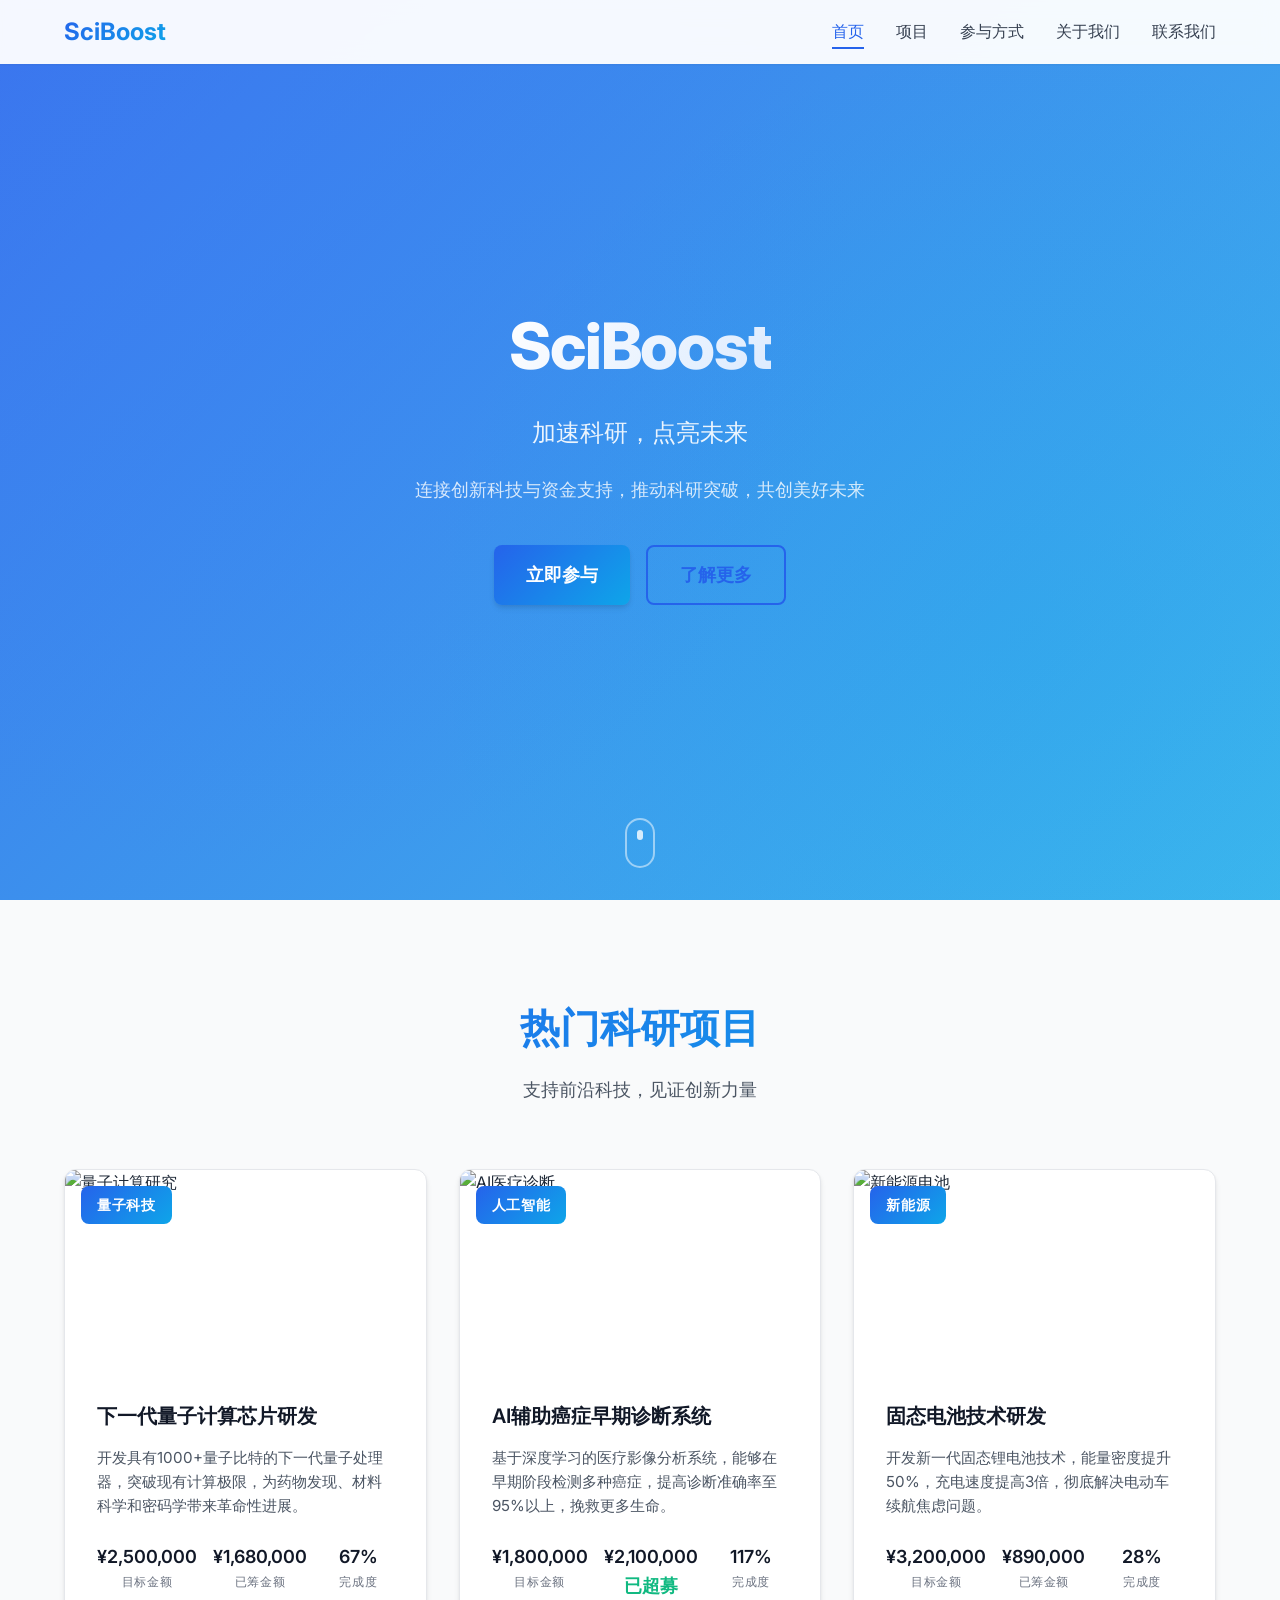
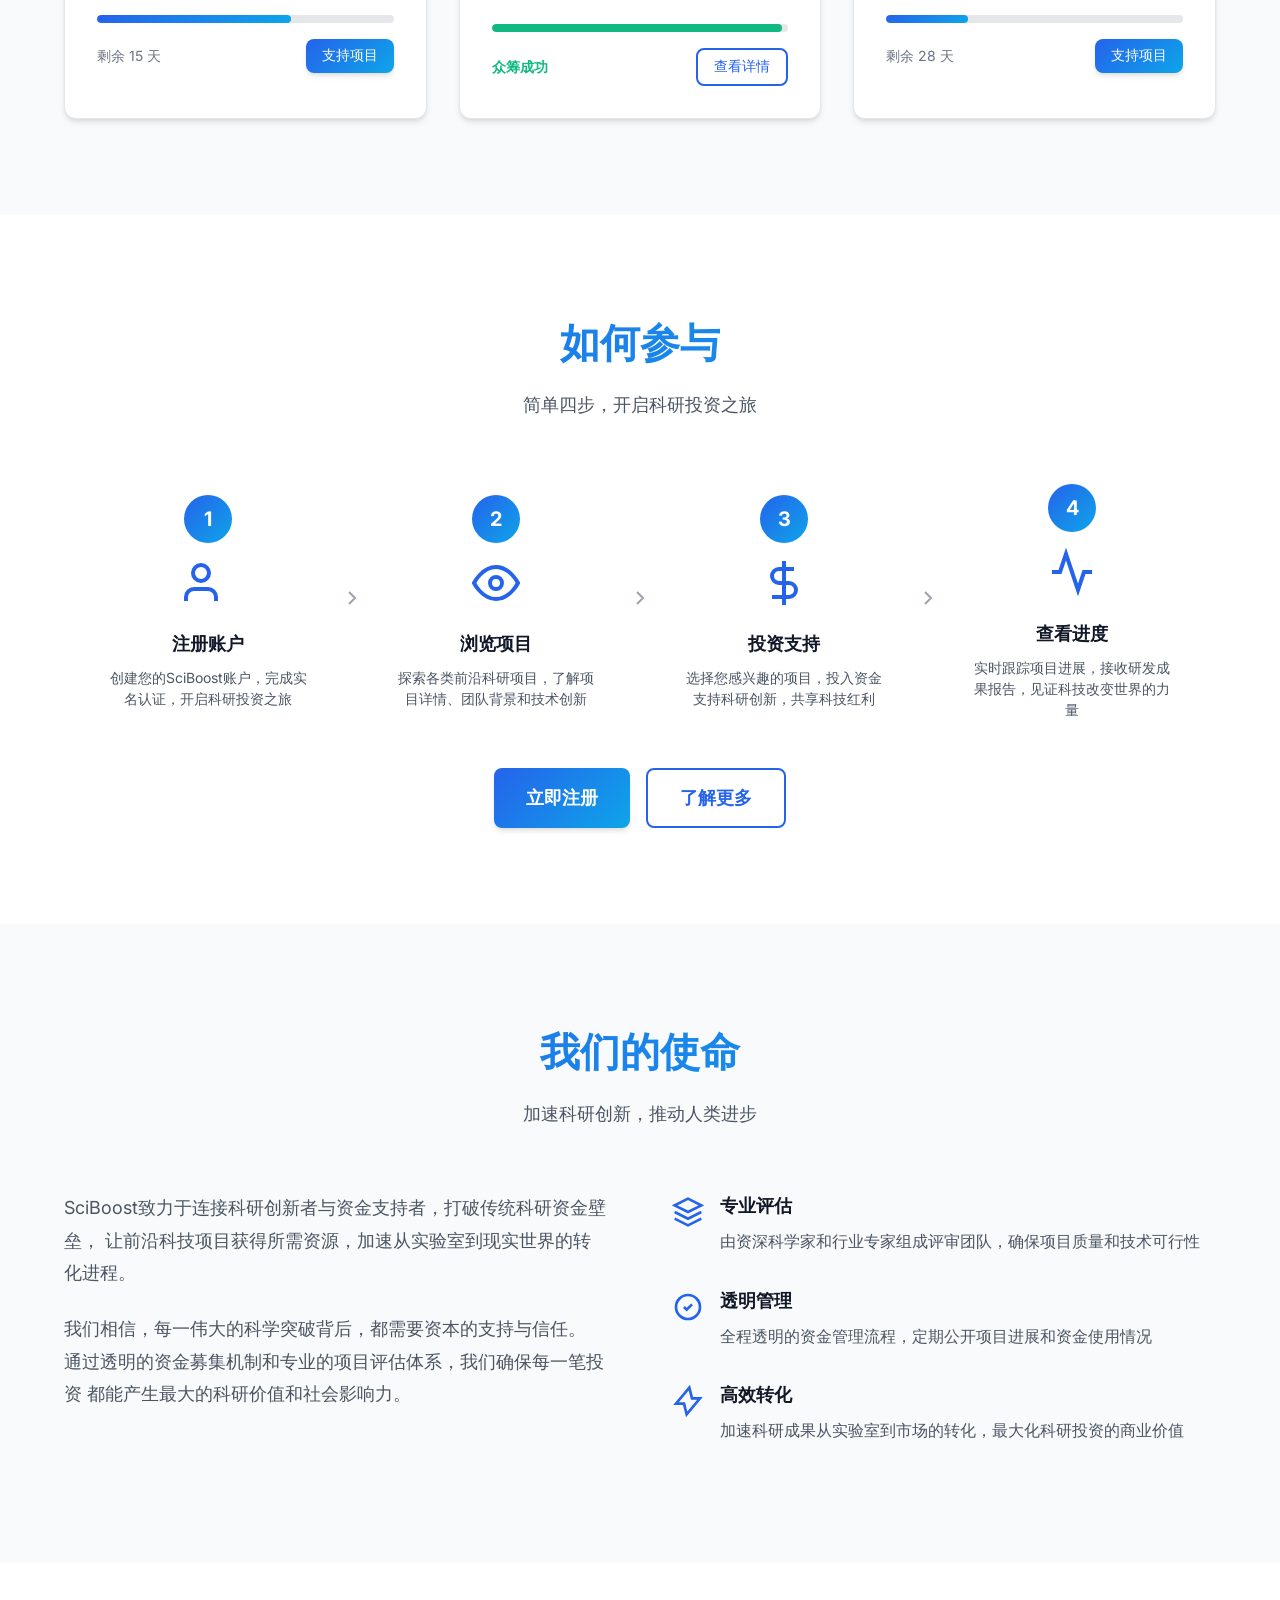
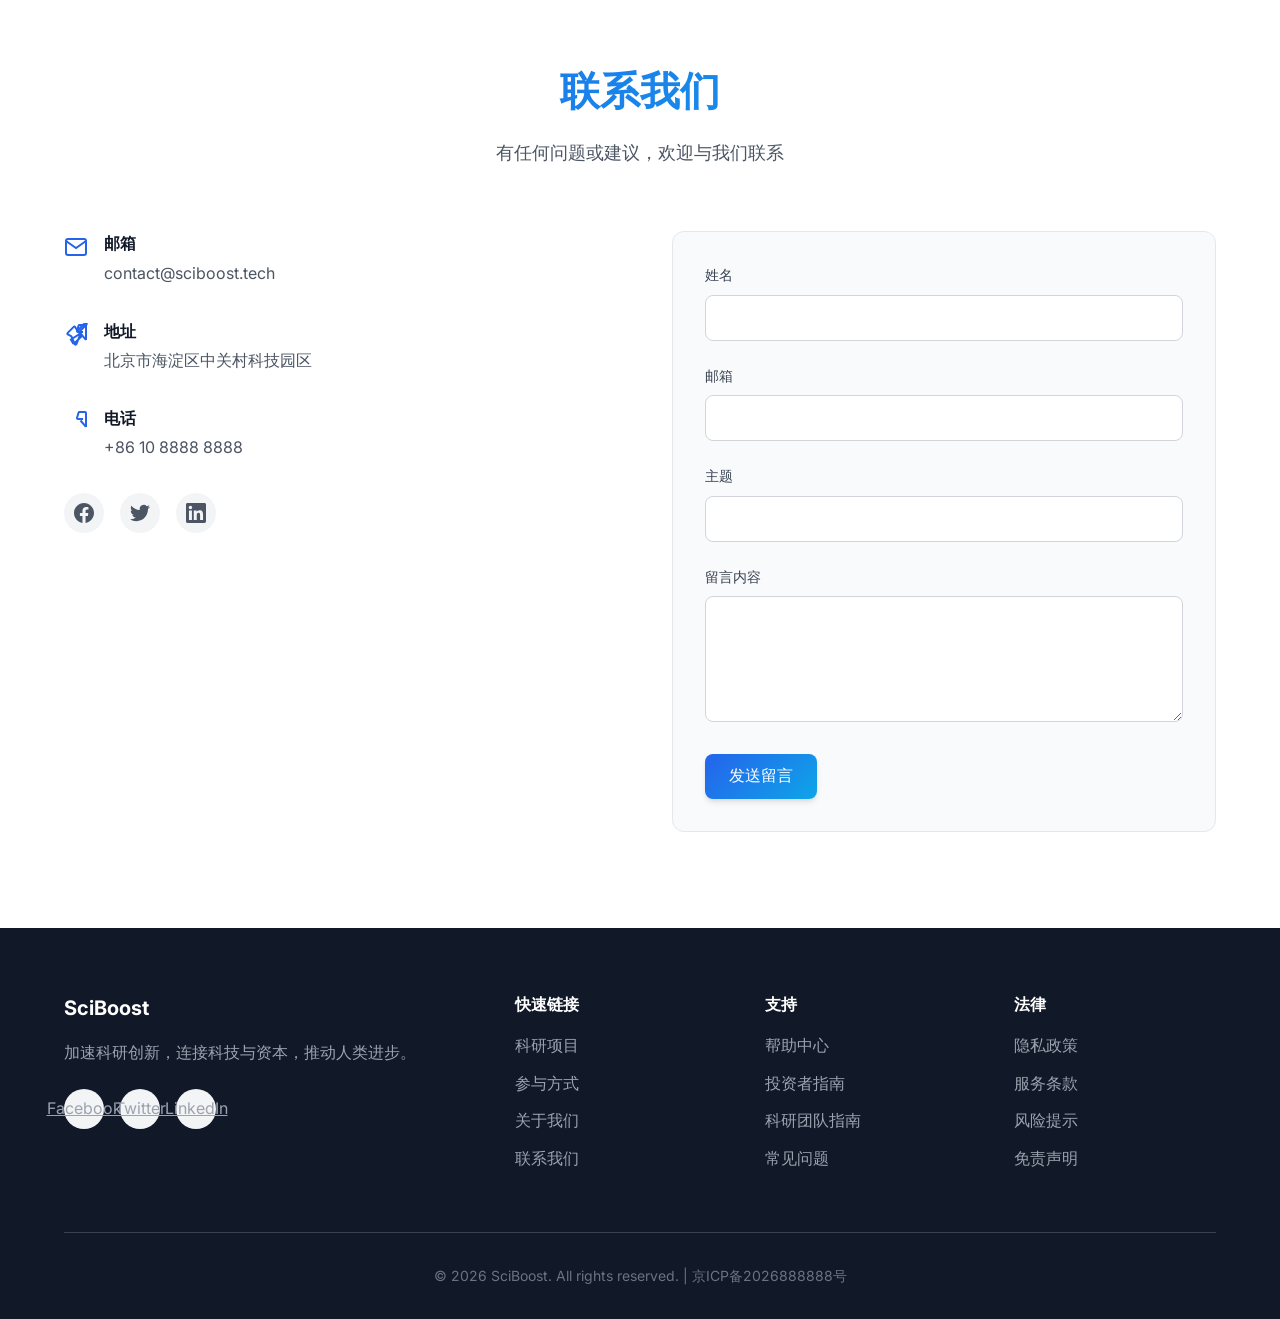
==== index.html @ 0d758df2 "Add files via upload" ====
<!DOCTYPE html>
<html lang="zh-CN">
<head>
    <meta charset="UTF-8">
    <meta name="viewport" content="width=device-width, initial-scale=1.0">
    <title>SciBoost - 加速科研，点亮未来</title>
    <link rel="stylesheet" href="styles.css">
    <link rel="preconnect" href="https://fonts.googleapis.com">
    <link rel="preconnect" href="https://fonts.gstatic.com" crossorigin>
    <link href="https://fonts.googleapis.com/css2?family=Inter:wght@300;400;500;600;700&display=swap" rel="stylesheet">
</head>
<body>
    <!-- 导航栏 -->
    <nav class="navbar">
        <div class="container">
            <div class="logo">
                <span class="logo-text">SciBoost</span>
            </div>
            <ul class="nav-links">
                <li><a href="#home">首页</a></li>
                <li><a href="#projects">项目</a></li>
                <li><a href="#how-to-participate">参与方式</a></li>
                <li><a href="#about">关于我们</a></li>
                <li><a href="#contact">联系我们</a></li>
            </ul>
            <div class="mobile-menu-toggle">
                <span></span>
                <span></span>
                <span></span>
            </div>
        </div>
    </nav>

    <!-- Hero 区域 -->
    <section id="home" class="hero">
        <div class="hero-background">
            <div class="gradient-overlay"></div>
        </div>
        <div class="container">
            <div class="hero-content">
                <h1 class="hero-title">
                    <span class="gradient-text">SciBoost</span>
                </h1>
                <p class="hero-subtitle">加速科研，点亮未来</p>
                <p class="hero-description">
                    连接创新科技与资金支持，推动科研突破，共创美好未来
                </p>
                <div class="hero-buttons">
                    <button class="btn btn-primary btn-large" onclick="scrollToSection('projects')">
                        立即参与
                    </button>
                    <button class="btn btn-secondary btn-large" onclick="scrollToSection('about')">
                        了解更多
                    </button>
                </div>
            </div>
            <div class="scroll-indicator">
                <div class="scroll-arrow"></div>
            </div>
        </div>
    </section>

    <!-- 项目展示模块 -->
    <section id="projects" class="projects-section">
        <div class="container">
            <div class="section-header">
                <h2 class="section-title">热门科研项目</h2>
                <p class="section-subtitle">支持前沿科技，见证创新力量</p>
            </div>
            <div class="projects-grid">
                <!-- 项目卡片 1 -->
                <div class="project-card">
                    <div class="project-image">
                        <img src="https://images.unsplash.com/photo-1532094349884-543bc11b234d?w=800&h=400&fit=crop" alt="量子计算研究">
                        <div class="project-category">量子科技</div>
                    </div>
                    <div class="project-content">
                        <h3 class="project-title">下一代量子计算芯片研发</h3>
                        <p class="project-description">
                            开发具有1000+量子比特的下一代量子处理器，突破现有计算极限，为药物发现、材料科学和密码学带来革命性进展。
                        </p>
                        <div class="project-stats">
                            <div class="stat-item">
                                <span class="stat-value">¥2,500,000</span>
                                <span class="stat-label">目标金额</span>
                            </div>
                            <div class="stat-item">
                                <span class="stat-value">¥1,680,000</span>
                                <span class="stat-label">已筹金额</span>
                            </div>
                            <div class="stat-item">
                                <span class="stat-value">67%</span>
                                <span class="stat-label">完成度</span>
                            </div>
                        </div>
                        <div class="progress-bar">
                            <div class="progress-fill" data-progress="67"></div>
                        </div>
                        <div class="project-footer">
                            <span class="days-left">剩余 15 天</span>
                            <button class="btn btn-primary btn-small">支持项目</button>
                        </div>
                    </div>
                </div>

                <!-- 项目卡片 2 -->
                <div class="project-card">
                    <div class="project-image">
                        <img src="https://images.unsplash.com/photo-1576091160399-112ba8d25d1d?w=800&h=400&fit=crop" alt="AI医疗诊断">
                        <div class="project-category">人工智能</div>
                    </div>
                    <div class="project-content">
                        <h3 class="project-title">AI辅助癌症早期诊断系统</h3>
                        <p class="project-description">
                            基于深度学习的医疗影像分析系统，能够在早期阶段检测多种癌症，提高诊断准确率至95%以上，挽救更多生命。
                        </p>
                        <div class="project-stats">
                            <div class="stat-item">
                                <span class="stat-value">¥1,800,000</span>
                                <span class="stat-label">目标金额</span>
                            </div>
                            <div class="stat-item">
                                <span class="stat-value">¥2,100,000</span>
                                <span class="stat-value overfunded">已超募</span>
                            </div>
                            <div class="stat-item">
                                <span class="stat-value">117%</span>
                                <span class="stat-label">完成度</span>
                            </div>
                        </div>
                        <div class="progress-bar">
                            <div class="progress-fill overfunded" data-progress="100"></div>
                        </div>
                        <div class="project-footer">
                            <span class="project-status">众筹成功</span>
                            <button class="btn btn-secondary btn-small">查看详情</button>
                        </div>
                    </div>
                </div>

                <!-- 项目卡片 3 -->
                <div class="project-card">
                    <div class="project-image">
                        <img src="https://images.unsplash.com/photo-1611273426858-450d8e3c9fce?w=800&h=400&fit=crop" alt="新能源电池">
                        <div class="project-category">新能源</div>
                    </div>
                    <div class="project-content">
                        <h3 class="project-title">固态电池技术研发</h3>
                        <p class="project-description">
                            开发新一代固态锂电池技术，能量密度提升50%，充电速度提高3倍，彻底解决电动车续航焦虑问题。
                        </p>
                        <div class="project-stats">
                            <div class="stat-item">
                                <span class="stat-value">¥3,200,000</span>
                                <span class="stat-label">目标金额</span>
                            </div>
                            <div class="stat-item">
                                <span class="stat-value">¥890,000</span>
                                <span class="stat-label">已筹金额</span>
                            </div>
                            <div class="stat-item">
                                <span class="stat-value">28%</span>
                                <span class="stat-label">完成度</span>
                            </div>
                        </div>
                        <div class="progress-bar">
                            <div class="progress-fill" data-progress="28"></div>
                        </div>
                        <div class="project-footer">
                            <span class="days-left">剩余 28 天</span>
                            <button class="btn btn-primary btn-small">支持项目</button>
                        </div>
                    </div>
                </div>
            </div>
        </div>
    </section>

    <!-- 投资者/参与者模块 -->
    <section id="how-to-participate" class="participate-section">
        <div class="container">
            <div class="section-header">
                <h2 class="section-title">如何参与</h2>
                <p class="section-subtitle">简单四步，开启科研投资之旅</p>
            </div>
            <div class="steps-container">
                <div class="step-item">
                    <div class="step-number">1</div>
                    <div class="step-icon">
                        <svg width="48" height="48" viewBox="0 0 24 24" fill="none" stroke="currentColor" stroke-width="2">
                            <path d="M16 21v-2a4 4 0 0 0-4-4H5a4 4 0 0 0-4 4v2"></path>
                            <circle cx="8.5" cy="7" r="4"></circle>
                        </svg>
                    </div>
                    <h3 class="step-title">注册账户</h3>
                    <p class="step-description">创建您的SciBoost账户，完成实名认证，开启科研投资之旅</p>
                </div>
                <div class="step-arrow">
                    <svg width="24" height="24" viewBox="0 0 24 24" fill="none" stroke="currentColor" stroke-width="2">
                        <polyline points="9 18 15 12 9 6"></polyline>
                    </svg>
                </div>
                <div class="step-item">
                    <div class="step-number">2</div>
                    <div class="step-icon">
                        <svg width="48" height="48" viewBox="0 0 24 24" fill="none" stroke="currentColor" stroke-width="2">
                            <path d="M1 12s4-8 11-8 11 8 11 8-4 8-11 8-11-8-11-8z"></path>
                            <circle cx="12" cy="12" r="3"></circle>
                        </svg>
                    </div>
                    <h3 class="step-title">浏览项目</h3>
                    <p class="step-description">探索各类前沿科研项目，了解项目详情、团队背景和技术创新</p>
                </div>
                <div class="step-arrow">
                    <svg width="24" height="24" viewBox="0 0 24 24" fill="none" stroke="currentColor" stroke-width="2">
                        <polyline points="9 18 15 12 9 6"></polyline>
                    </svg>
                </div>
                <div class="step-item">
                    <div class="step-number">3</div>
                    <div class="step-icon">
                        <svg width="48" height="48" viewBox="0 0 24 24" fill="none" stroke="currentColor" stroke-width="2">
                            <line x1="12" y1="1" x2="12" y2="23"></line>
                            <path d="M17 5H9.5a3.5 3.5 0 0 0 0 7h5a3.5 3.5 0 0 1 0 7H6"></path>
                        </svg>
                    </div>
                    <h3 class="step-title">投资支持</h3>
                    <p class="step-description">选择您感兴趣的项目，投入资金支持科研创新，共享科技红利</p>
                </div>
                <div class="step-arrow">
                    <svg width="24" height="24" viewBox="0 0 24 24" fill="none" stroke="currentColor" stroke-width="2">
                        <polyline points="9 18 15 12 9 6"></polyline>
                    </svg>
                </div>
                <div class="step-item">
                    <div class="step-number">4</div>
                    <div class="step-icon">
                        <svg width="48" height="48" viewBox="0 0 24 24" fill="none" stroke="currentColor" stroke-width="2">
                            <polyline points="22 12 18 12 15 21 9 3 6 12 2 12"></polyline>
                        </svg>
                    </div>
                    <h3 class="step-title">查看进度</h3>
                    <p class="step-description">实时跟踪项目进展，接收研发成果报告，见证科技改变世界的力量</p>
                </div>
            </div>
            <div class="participate-cta">
                <button class="btn btn-primary btn-large">立即注册</button>
                <button class="btn btn-secondary btn-large">了解更多</button>
            </div>
        </div>
    </section>

    <!-- 科技研发介绍模块 -->
    <section id="about" class="about-section">
        <div class="container">
            <div class="section-header">
                <h2 class="section-title">我们的使命</h2>
                <p class="section-subtitle">加速科研创新，推动人类进步</p>
            </div>
            <div class="about-content">
                <div class="about-text">
                    <p class="about-description">
                        SciBoost致力于连接科研创新者与资金支持者，打破传统科研资金壁垒，
                        让前沿科技项目获得所需资源，加速从实验室到现实世界的转化进程。
                    </p>
                    <p class="about-description">
                        我们相信，每一伟大的科学突破背后，都需要资本的支持与信任。
                        通过透明的资金募集机制和专业的项目评估体系，我们确保每一笔投资
                        都能产生最大的科研价值和社会影响力。
                    </p>
                </div>
                <div class="about-features">
                    <div class="feature-item">
                        <div class="feature-icon">
                            <svg width="32" height="32" viewBox="0 0 24 24" fill="none" stroke="currentColor" stroke-width="2">
                                <path d="M12 2L2 7L12 12L22 7L12 2Z"></path>
                                <path d="M2 17L12 22L22 17"></path>
                                <path d="M2 12L12 17L22 12"></path>
                            </svg>
                        </div>
                        <div class="feature-content">
                            <h4>专业评估</h4>
                            <p>由资深科学家和行业专家组成评审团队，确保项目质量和技术可行性</p>
                        </div>
                    </div>
                    <div class="feature-item">
                        <div class="feature-icon">
                            <svg width="32" height="32" viewBox="0 0 24 24" fill="none" stroke="currentColor" stroke-width="2">
                                <path d="M9 12L11 14L15 10"></path>
                                <path d="M21 12C21 16.971 16.971 21 12 21C7.029 21 3 16.971 3 12C3 7.029 7.029 3 12 3C16.971 3 21 7.029 21 12Z"></path>
                            </svg>
                        </div>
                        <div class="feature-content">
                            <h4>透明管理</h4>
                            <p>全程透明的资金管理流程，定期公开项目进展和资金使用情况</p>
                        </div>
                    </div>
                    <div class="feature-item">
                        <div class="feature-icon">
                            <svg width="32" height="32" viewBox="0 0 24 24" fill="none" stroke="currentColor" stroke-width="2">
                                <path d="M13 2L3 14L9 14L11 22L21 10L15 10L13 2Z"></path>
                            </svg>
                        </div>
                        <div class="feature-content">
                            <h4>高效转化</h4>
                            <p>加速科研成果从实验室到市场的转化，最大化科研投资的商业价值</p>
                        </div>
                    </div>
                </div>
            </div>
        </div>
    </section>

    <!-- 联系我们模块 -->
    <section id="contact" class="contact-section">
        <div class="container">
            <div class="section-header">
                <h2 class="section-title">联系我们</h2>
                <p class="section-subtitle">有任何问题或建议，欢迎与我们联系</p>
            </div>
            <div class="contact-content">
                <div class="contact-info">
                    <div class="contact-item">
                        <div class="contact-icon">
                            <svg width="24" height="24" viewBox="0 0 24 24" fill="none" stroke="currentColor" stroke-width="2">
                                <path d="M4 4h16c1.1 0 2 .9 2 2v12c0 1.1-.9 2-2 2H4c-1.1 0-2-.9-2-2V6c0-1.1.9-2 2-2z"></path>
                                <polyline points="22,6 12,13 2,6"></polyline>
                            </svg>
                        </div>
                        <div class="contact-details">
                            <h4>邮箱</h4>
                            <p>contact@sciboost.tech</p>
                        </div>
                    </div>
                    <div class="contact-item">
                        <div class="contact-icon">
                            <svg width="24" height="24" viewBox="0 0 24 24" fill="none" stroke="currentColor" stroke-width="2">
                                <path d="M22 16.92V3a1 1 0 0 0-1-1h-5.5a1 1 0 0 0-.96.73l-1.5 5a1 1 0 0 0 .96 1.27H19"></path>
                                <path d="M16.5 10.5L22 16.92"></path>
                                <path d="M16.5 10.5L12.5 21a1 1 0 0 1-1.86 0L7.5 13.5l-3.5-2 0 0a1 1 0 0 1-.3-1.62l6-6a1 1 0 0 1 1.62.3l2 3.5 7.5-7.5a1 1 0 0 1 1.5 1.5l-7.5 7.5 2 3.5 0 0a1 1 0 0 1-.3 1.62l-6 6a1 1 0 0 1-1.62-.3l-2-3.5z"></path>
                            </svg>
                        </div>
                        <div class="contact-details">
                            <h4>地址</h4>
                            <p>北京市海淀区中关村科技园区</p>
                        </div>
                    </div>
                    <div class="contact-item">
                        <div class="contact-icon">
                            <svg width="24" height="24" viewBox="0 0 24 24" fill="none" stroke="currentColor" stroke-width="2">
                                <path d="M22 16.92V3a1 1 0 0 0-1-1h-5.5a1 1 0 0 0-.96.73l-1.5 5a1 1 0 0 0 .96 1.27H19"></path>
                                <path d="M16.5 10.5L22 16.92"></path>
                            </svg>
                        </div>
                        <div class="contact-details">
                            <h4>电话</h4>
                            <p>+86 10 8888 8888</p>
                        </div>
                    </div>
                    <div class="social-links">
                        <a href="#" class="social-link">
                            <svg width="20" height="20" viewBox="0 0 24 24" fill="currentColor">
                                <path d="M24 12.073c0-6.627-5.373-12-12-12s-12 5.373-12 12c0 5.99 4.388 10.954 10.125 11.854v-8.385H7.078v-3.47h3.047V9.43c0-3.007 1.792-4.669 4.533-4.669 1.312 0 2.686.235 2.686.235v2.953H15.83c-1.491 0-1.956.925-1.956 1.874v2.25h3.328l-.532 3.47h-2.796v8.385C19.612 23.027 24 18.062 24 12.073z"/>
                            </svg>
                        </a>
                        <a href="#" class="social-link">
                            <svg width="20" height="20" viewBox="0 0 24 24" fill="currentColor">
                                <path d="M23.953 4.57a10 10 0 01-2.825.775 4.958 4.958 0 002.163-2.723c-.951.555-2.005.959-3.127 1.184a4.92 4.92 0 00-8.384 4.482C7.69 8.095 4.067 6.13 1.64 3.162a4.822 4.822 0 00-.666 2.475c0 1.71.87 3.213 2.188 4.096a4.904 4.904 0 01-2.228-.616v.06a4.923 4.923 0 003.946 4.827 4.996 4.996 0 01-2.212.085 4.936 4.936 0 004.604 3.417 9.867 9.867 0 01-6.102 2.105c-.39 0-.779-.023-1.17-.067a13.995 13.995 0 007.557 2.209c9.053 0 13.998-7.496 13.998-13.985 0-.21 0-.42-.015-.63A9.935 9.935 0 0024 4.59z"/>
                            </svg>
                        </a>
                        <a href="#" class="social-link">
                            <svg width="20" height="20" viewBox="0 0 24 24" fill="currentColor">
                                <path d="M20.447 20.452h-3.554v-5.569c0-1.328-.027-3.037-1.852-3.037-1.853 0-2.136 1.445-2.136 2.939v5.667H9.351V9h3.414v1.561h.046c.477-.9 1.637-1.85 3.37-1.85 3.601 0 4.267 2.37 4.267 5.455v6.286zM5.337 7.433c-1.144 0-2.063-.926-2.063-2.065 0-1.138.92-2.063 2.063-2.063 1.14 0 2.064.925 2.064 2.063 0 1.139-.925 2.065-2.064 2.065zm1.782 13.019H3.555V9h3.564v11.452zM22.225 0H1.771C.792 0 0 .774 0 1.729v20.542C0 23.227.792 24 1.771 24h20.451C23.2 24 24 23.227 24 22.271V1.729C24 .774 23.2 0 22.222 0h.003z"/>
                            </svg>
                        </a>
                    </div>
                </div>
                <div class="contact-form">
                    <form id="contactForm">
                        <div class="form-group">
                            <label for="name">姓名</label>
                            <input type="text" id="name" name="name" required>
                        </div>
                        <div class="form-group">
                            <label for="email">邮箱</label>
                            <input type="email" id="email" name="email" required>
                        </div>
                        <div class="form-group">
                            <label for="subject">主题</label>
                            <input type="text" id="subject" name="subject" required>
                        </div>
                        <div class="form-group">
                            <label for="message">留言内容</label>
                            <textarea id="message" name="message" rows="5" required></textarea>
                        </div>
                        <button type="submit" class="btn btn-primary">发送留言</button>
                    </form>
                </div>
            </div>
        </div>
    </section>

    <!-- 页脚 Footer -->
    <footer class="footer">
        <div class="container">
            <div class="footer-content">
                <div class="footer-section">
                    <h4 class="footer-title">SciBoost</h4>
                    <p class="footer-description">
                        加速科研创新，连接科技与资本，推动人类进步。
                    </p>
                    <div class="footer-social">
                        <a href="#" class="social-link">Facebook</a>
                        <a href="#" class="social-link">Twitter</a>
                        <a href="#" class="social-link">LinkedIn</a>
                    </div>
                </div>
                <div class="footer-section">
                    <h4 class="footer-subtitle">快速链接</h4>
                    <ul class="footer-links">
                        <li><a href="#projects">科研项目</a></li>
                        <li><a href="#how-to-participate">参与方式</a></li>
                        <li><a href="#about">关于我们</a></li>
                        <li><a href="#contact">联系我们</a></li>
                    </ul>
                </div>
                <div class="footer-section">
                    <h4 class="footer-subtitle">支持</h4>
                    <ul class="footer-links">
                        <li><a href="#">帮助中心</a></li>
                        <li><a href="#">投资者指南</a></li>
                        <li><a href="#">科研团队指南</a></li>
                        <li><a href="#">常见问题</a></li>
                    </ul>
                </div>
                <div class="footer-section">
                    <h4 class="footer-subtitle">法律</h4>
                    <ul class="footer-links">
                        <li><a href="#">隐私政策</a></li>
                        <li><a href="#">服务条款</a></li>
                        <li><a href="#">风险提示</a></li>
                        <li><a href="#">免责声明</a></li>
                    </ul>
                </div>
            </div>
            <div class="footer-bottom">
                <p>&copy; 2026 SciBoost. All rights reserved. | 京ICP备2026888888号</p>
            </div>
        </div>
    </footer>

    <script src="script.js"></script>
</body>
</html>
---- styles.css ----
/* ========================================
   SciBoost 科技研发资金募集网站样式
   主色调：蓝色 + 白色
   风格：现代科技、专业可信、清爽简洁
   ======================================== */

/* CSS 重置和基础样式 */
* {
    margin: 0;
    padding: 0;
    box-sizing: border-box;
}

:root {
    /* 主色调 */
    --primary-blue: #2563eb;
    --primary-blue-dark: #1d4ed8;
    --primary-blue-light: #3b82f6;
    --primary-blue-100: #dbeafe;
    --primary-blue-50: #eff6ff;
    
    /* 辅助色 */
    --secondary-blue: #0ea5e9;
    --accent-cyan: #06b6d4;
    --success-green: #10b981;
    --warning-orange: #f59e0b;
    --error-red: #ef4444;
    
    /* 中性色 */
    --white: #ffffff;
    --gray-50: #f9fafb;
    --gray-100: #f3f4f6;
    --gray-200: #e5e7eb;
    --gray-300: #d1d5db;
    --gray-400: #9ca3af;
    --gray-500: #6b7280;
    --gray-600: #4b5563;
    --gray-700: #374151;
    --gray-800: #1f2937;
    --gray-900: #111827;
    --black: #000000;
    
    /* 渐变 */
    --gradient-blue: linear-gradient(135deg, var(--primary-blue) 0%, var(--secondary-blue) 100%);
    --gradient-blue-light: linear-gradient(135deg, var(--primary-blue-light) 0%, var(--accent-cyan) 100%);
    --gradient-hero: linear-gradient(135deg, rgba(37, 99, 235, 0.9) 0%, rgba(14, 165, 233, 0.8) 100%);
    
    /* 阴影 */
    --shadow-sm: 0 1px 2px 0 rgba(0, 0, 0, 0.05);
    --shadow-md: 0 4px 6px -1px rgba(0, 0, 0, 0.1), 0 2px 4px -1px rgba(0, 0, 0, 0.06);
    --shadow-lg: 0 10px 15px -3px rgba(0, 0, 0, 0.1), 0 4px 6px -2px rgba(0, 0, 0, 0.05);
    --shadow-xl: 0 20px 25px -5px rgba(0, 0, 0, 0.1), 0 10px 10px -5px rgba(0, 0, 0, 0.04);
    
    /* 圆角 */
    --radius-sm: 0.25rem;
    --radius-md: 0.375rem;
    --radius-lg: 0.5rem;
    --radius-xl: 0.75rem;
    --radius-2xl: 1rem;
    
    /* 过渡动画 */
    --transition-fast: 0.15s ease-in-out;
    --transition-normal: 0.3s ease-in-out;
    --transition-slow: 0.5s ease-in-out;
}

html {
    scroll-behavior: smooth;
}

body {
    font-family: 'Inter', -apple-system, BlinkMacSystemFont, 'Segoe UI', Roboto, 'Helvetica Neue', Arial, sans-serif;
    line-height: 1.6;
    color: var(--gray-800);
    background-color: var(--white);
    -webkit-font-smoothing: antialiased;
    -moz-osx-font-smoothing: grayscale;
}

/* 容器 */
.container {
    max-width: 1200px;
    margin: 0 auto;
    padding: 0 1.5rem;
}

/* 按钮样式 */
.btn {
    display: inline-flex;
    align-items: center;
    justify-content: center;
    padding: 0.75rem 1.5rem;
    border: none;
    border-radius: var(--radius-lg);
    font-weight: 500;
    font-size: 1rem;
    text-decoration: none;
    cursor: pointer;
    transition: all var(--transition-fast);
    outline: none;
    position: relative;
    overflow: hidden;
}

.btn::before {
    content: '';
    position: absolute;
    top: 50%;
    left: 50%;
    width: 0;
    height: 0;
    border-radius: 50%;
    background: rgba(255, 255, 255, 0.3);
    transform: translate(-50%, -50%);
    transition: width var(--transition-normal), height var(--transition-normal);
}

.btn:active::before {
    width: 300px;
    height: 300px;
}

.btn-primary {
    background: var(--gradient-blue);
    color: var(--white);
    box-shadow: var(--shadow-md);
}

.btn-primary:hover {
    transform: translateY(-2px);
    box-shadow: var(--shadow-lg);
}

.btn-primary:active {
    transform: translateY(0);
}

.btn-secondary {
    background: transparent;
    color: var(--primary-blue);
    border: 2px solid var(--primary-blue);
}

.btn-secondary:hover {
    background: var(--primary-blue);
    color: var(--white);
}

.btn-large {
    padding: 1rem 2rem;
    font-size: 1.125rem;
    font-weight: 600;
}

.btn-small {
    padding: 0.5rem 1rem;
    font-size: 0.875rem;
}

/* 导航栏 */
.navbar {
    position: fixed;
    top: 0;
    left: 0;
    right: 0;
    background: rgba(255, 255, 255, 0.95);
    backdrop-filter: blur(10px);
    box-shadow: var(--shadow-sm);
    z-index: 1000;
    transition: all var(--transition-normal);
}

.navbar.scrolled {
    background: var(--white);
    box-shadow: var(--shadow-md);
}

.navbar .container {
    display: flex;
    align-items: center;
    justify-content: space-between;
    height: 4rem;
}

.logo {
    display: flex;
    align-items: center;
}

.logo-text {
    font-size: 1.5rem;
    font-weight: 700;
    background: var(--gradient-blue);
    -webkit-background-clip: text;
    -webkit-text-fill-color: transparent;
    background-clip: text;
}

.nav-links {
    display: flex;
    list-style: none;
    gap: 2rem;
}

.nav-links a {
    text-decoration: none;
    color: var(--gray-700);
    font-weight: 500;
    transition: color var(--transition-fast);
    position: relative;
}

.nav-links a:hover {
    color: var(--primary-blue);
}

.nav-links a::after {
    content: '';
    position: absolute;
    bottom: -0.5rem;
    left: 0;
    width: 0;
    height: 2px;
    background: var(--primary-blue);
    transition: width var(--transition-fast);
}

.nav-links a:hover::after {
    width: 100%;
}

.nav-links a.active {
    color: var(--primary-blue);
}

.nav-links a.active::after {
    width: 100%;
}

.mobile-menu-toggle {
    display: none;
    flex-direction: column;
    cursor: pointer;
    padding: 0.5rem;
}

.mobile-menu-toggle span {
    width: 24px;
    height: 2px;
    background: var(--gray-800);
    margin: 3px 0;
    transition: var(--transition-fast);
}

.mobile-menu-toggle.active span:nth-child(1) {
    transform: rotate(45deg) translate(5px, 5px);
}

.mobile-menu-toggle.active span:nth-child(2) {
    opacity: 0;
}

.mobile-menu-toggle.active span:nth-child(3) {
    transform: rotate(-45deg) translate(7px, -6px);
}

/* 移动端菜单样式 */
@media (max-width: 768px) {
    .nav-links {
        position: fixed;
        top: 4rem;
        right: -100%;
        width: 100%;
        height: calc(100vh - 4rem);
        background: var(--white);
        flex-direction: column;
        padding: 2rem;
        gap: 1.5rem;
        transition: right var(--transition-normal);
        box-shadow: var(--shadow-lg);
        overflow-y: auto;
    }

    .nav-links.active {
        right: 0;
    }

    .nav-links a {
        font-size: 1.125rem;
        padding: 0.75rem 0;
        border-bottom: 1px solid var(--gray-200);
    }

    .nav-links a::after {
        display: none;
    }
}

/* Hero 区域 */
.hero {
    position: relative;
    min-height: 100vh;
    display: flex;
    align-items: center;
    justify-content: center;
    background: url('https://images.unsplash.com/photo-1518770660439-4636190af475?w=1920&h=1080&fit=crop') center/cover no-repeat;
    overflow: hidden;
}

.hero-background {
    position: absolute;
    top: 0;
    left: 0;
    right: 0;
    bottom: 0;
    background: var(--gradient-hero);
}

.gradient-overlay {
    position: absolute;
    top: 0;
    left: 0;
    right: 0;
    bottom: 0;
    background: radial-gradient(circle at 20% 30%, rgba(59, 130, 246, 0.3) 0%, transparent 50%),
                radial-gradient(circle at 80% 70%, rgba(14, 165, 233, 0.2) 0%, transparent 50%);
}

.hero-content {
    position: relative;
    text-align: center;
    color: var(--white);
    z-index: 2;
    max-width: 800px;
    padding: 0 1.5rem;
    animation: fadeInUp 1s ease-out;
}

.hero-title {
    font-size: 4rem;
    font-weight: 800;
    margin-bottom: 1rem;
    letter-spacing: -0.02em;
}

.gradient-text {
    background: linear-gradient(135deg, var(--white) 0%, var(--primary-blue-100) 100%);
    -webkit-background-clip: text;
    -webkit-text-fill-color: transparent;
    background-clip: text;
}

.hero-subtitle {
    font-size: 1.5rem;
    font-weight: 300;
    margin-bottom: 1.5rem;
    opacity: 0.9;
}

.hero-description {
    font-size: 1.125rem;
    margin-bottom: 2.5rem;
    opacity: 0.8;
    max-width: 600px;
    margin-left: auto;
    margin-right: auto;
}

.hero-buttons {
    display: flex;
    gap: 1rem;
    justify-content: center;
    flex-wrap: wrap;
}

.scroll-indicator {
    position: absolute;
    bottom: 2rem;
    left: 50%;
    transform: translateX(-50%);
    animation: bounce 2s infinite;
}

.scroll-arrow {
    width: 30px;
    height: 50px;
    border: 2px solid rgba(255, 255, 255, 0.5);
    border-radius: 15px;
    position: relative;
}

.scroll-arrow::before {
    content: '';
    position: absolute;
    top: 10px;
    left: 50%;
    width: 6px;
    height: 10px;
    background: rgba(255, 255, 255, 0.8);
    border-radius: 3px;
    transform: translateX(-50%);
    animation: scroll 2s infinite;
}

/* 项目展示模块 */
.projects-section {
    padding: 6rem 0;
    background: var(--gray-50);
}

.section-header {
    text-align: center;
    margin-bottom: 4rem;
}

.section-title {
    font-size: 2.5rem;
    font-weight: 700;
    color: var(--gray-900);
    margin-bottom: 1rem;
    background: var(--gradient-blue);
    -webkit-background-clip: text;
    -webkit-text-fill-color: transparent;
    background-clip: text;
}

.section-subtitle {
    font-size: 1.125rem;
    color: var(--gray-600);
    max-width: 600px;
    margin: 0 auto;
}

.projects-grid {
    display: grid;
    grid-template-columns: repeat(auto-fit, minmax(350px, 1fr));
    gap: 2rem;
}

.project-card {
    background: var(--white);
    border-radius: var(--radius-xl);
    overflow: hidden;
    box-shadow: var(--shadow-md);
    transition: all var(--transition-normal);
    border: 1px solid var(--gray-200);
}

.project-card:hover {
    transform: translateY(-8px);
    box-shadow: var(--shadow-xl);
}

.project-image {
    position: relative;
    height: 200px;
    overflow: hidden;
}

.project-image img {
    width: 100%;
    height: 100%;
    object-fit: cover;
    transition: transform var(--transition-normal);
}

.project-card:hover .project-image img {
    transform: scale(1.05);
}

.project-category {
    position: absolute;
    top: 1rem;
    left: 1rem;
    background: var(--gradient-blue);
    color: var(--white);
    padding: 0.5rem 1rem;
    border-radius: var(--radius-lg);
    font-size: 0.875rem;
    font-weight: 600;
    text-transform: uppercase;
    letter-spacing: 0.05em;
}

.project-content {
    padding: 2rem;
}

.project-title {
    font-size: 1.25rem;
    font-weight: 600;
    color: var(--gray-900);
    margin-bottom: 1rem;
    line-height: 1.4;
}

.project-description {
    color: var(--gray-600);
    margin-bottom: 1.5rem;
    line-height: 1.6;
    font-size: 0.95rem;
}

.project-stats {
    display: grid;
    grid-template-columns: repeat(3, 1fr);
    gap: 1rem;
    margin-bottom: 1.5rem;
}

.stat-item {
    text-align: center;
}

.stat-value {
    display: block;
    font-size: 1.125rem;
    font-weight: 600;
    color: var(--gray-900);
}

.stat-value.overfunded {
    color: var(--success-green);
}

.stat-label {
    display: block;
    font-size: 0.75rem;
    color: var(--gray-500);
    text-transform: uppercase;
    letter-spacing: 0.05em;
}

.progress-bar {
    width: 100%;
    height: 8px;
    background: var(--gray-200);
    border-radius: 4px;
    overflow: hidden;
    margin-bottom: 1rem;
}

.progress-fill {
    height: 100%;
    background: var(--gradient-blue);
    border-radius: 4px;
    transition: width var(--transition-slow);
    width: 0;
}

.progress-fill.overfunded {
    background: var(--success-green);
}

.project-footer {
    display: flex;
    justify-content: space-between;
    align-items: center;
}

.days-left {
    font-size: 0.875rem;
    color: var(--gray-500);
}

.project-status {
    font-size: 0.875rem;
    font-weight: 600;
    color: var(--success-green);
}

/* 参与方式模块 */
.participate-section {
    padding: 6rem 0;
    background: var(--white);
}

.steps-container {
    display: flex;
    align-items: center;
    justify-content: center;
    gap: 2rem;
    margin-bottom: 3rem;
    flex-wrap: wrap;
}

.step-item {
    text-align: center;
    max-width: 200px;
    flex: 1;
    min-width: 150px;
}

.step-number {
    width: 48px;
    height: 48px;
    background: var(--gradient-blue);
    color: var(--white);
    border-radius: 50%;
    display: flex;
    align-items: center;
    justify-content: center;
    font-size: 1.25rem;
    font-weight: 700;
    margin: 0 auto 1rem;
}

.step-icon {
    color: var(--primary-blue);
    margin-bottom: 1rem;
}

.step-title {
    font-size: 1.125rem;
    font-weight: 600;
    color: var(--gray-900);
    margin-bottom: 0.5rem;
}

.step-description {
    font-size: 0.875rem;
    color: var(--gray-600);
    line-height: 1.5;
}

.step-arrow {
    color: var(--gray-400);
    align-self: center;
}

.participate-cta {
    text-align: center;
    display: flex;
    gap: 1rem;
    justify-content: center;
    flex-wrap: wrap;
}

/* 关于我们模块 */
.about-section {
    padding: 6rem 0;
    background: var(--gray-50);
}

.about-content {
    display: grid;
    grid-template-columns: 1fr 1fr;
    gap: 4rem;
    align-items: start;
}

.about-text {
    margin-bottom: 2rem;
}

.about-description {
    font-size: 1.125rem;
    color: var(--gray-600);
    line-height: 1.8;
    margin-bottom: 1.5rem;
}

.about-features {
    display: flex;
    flex-direction: column;
    gap: 2rem;
}

.feature-item {
    display: flex;
    align-items: flex-start;
    gap: 1rem;
}

.feature-icon {
    color: var(--primary-blue);
    flex-shrink: 0;
    margin-top: 0.25rem;
}

.feature-content h4 {
    font-size: 1.125rem;
    font-weight: 600;
    color: var(--gray-900);
    margin-bottom: 0.5rem;
}

.feature-content p {
    color: var(--gray-600);
    line-height: 1.6;
}

/* 联系我们模块 */
.contact-section {
    padding: 6rem 0;
    background: var(--white);
}

.contact-content {
    display: grid;
    grid-template-columns: 1fr 1fr;
    gap: 4rem;
}

.contact-item {
    display: flex;
    align-items: flex-start;
    gap: 1rem;
    margin-bottom: 2rem;
}

.contact-icon {
    color: var(--primary-blue);
    margin-top: 0.25rem;
}

.contact-details h4 {
    font-size: 1rem;
    font-weight: 600;
    color: var(--gray-900);
    margin-bottom: 0.25rem;
}

.contact-details p {
    color: var(--gray-600);
}

.social-links {
    display: flex;
    gap: 1rem;
    margin-top: 2rem;
}

.social-link {
    width: 40px;
    height: 40px;
    border-radius: 50%;
    background: var(--gray-100);
    color: var(--gray-600);
    display: flex;
    align-items: center;
    justify-content: center;
    transition: all var(--transition-fast);
}

.social-link:hover {
    background: var(--primary-blue);
    color: var(--white);
}

.contact-form {
    background: var(--gray-50);
    padding: 2rem;
    border-radius: var(--radius-xl);
    border: 1px solid var(--gray-200);
}

.form-group {
    margin-bottom: 1.5rem;
}

.form-group label {
    display: block;
    font-size: 0.875rem;
    font-weight: 500;
    color: var(--gray-700);
    margin-bottom: 0.5rem;
}

.form-group input,
.form-group textarea {
    width: 100%;
    padding: 0.75rem;
    border: 1px solid var(--gray-300);
    border-radius: var(--radius-lg);
    font-size: 1rem;
    font-family: inherit;
    transition: border-color var(--transition-fast);
    background: var(--white);
}

.form-group input:focus,
.form-group textarea:focus {
    outline: none;
    border-color: var(--primary-blue);
    box-shadow: 0 0 0 3px rgba(37, 99, 235, 0.1);
}

/* 页脚 */
.footer {
    background: var(--gray-900);
    color: var(--gray-300);
    padding: 4rem 0 2rem;
}

.footer-content {
    display: grid;
    grid-template-columns: 2fr 1fr 1fr 1fr;
    gap: 3rem;
    margin-bottom: 3rem;
}

.footer-title {
    font-size: 1.25rem;
    font-weight: 700;
    color: var(--white);
    margin-bottom: 1rem;
}

.footer-description {
    color: var(--gray-400);
    line-height: 1.6;
    margin-bottom: 1.5rem;
}

.footer-subtitle {
    font-size: 1rem;
    font-weight: 600;
    color: var(--white);
    margin-bottom: 1rem;
}

.footer-links {
    list-style: none;
}

.footer-links li {
    margin-bottom: 0.75rem;
}

.footer-links a {
    color: var(--gray-400);
    text-decoration: none;
    transition: color var(--transition-fast);
}

.footer-links a:hover {
    color: var(--white);
}

.footer-social {
    display: flex;
    gap: 1rem;
}

.footer-social .social-link {
    color: var(--gray-400);
}

.footer-social .social-link:hover {
    color: var(--primary-blue);
}

.footer-bottom {
    border-top: 1px solid var(--gray-700);
    padding-top: 2rem;
    text-align: center;
}

.footer-bottom p {
    color: var(--gray-500);
    font-size: 0.875rem;
}

/* 动画 */
@keyframes fadeInUp {
    from {
        opacity: 0;
        transform: translateY(30px);
    }
    to {
        opacity: 1;
        transform: translateY(0);
    }
}

@keyframes bounce {
    0%, 20%, 50%, 80%, 100% {
        transform: translateX(-50%) translateY(0);
    }
    40% {
        transform: translateX(-50%) translateY(-10px);
    }
    60% {
        transform: translateX(-50%) translateY(-5px);
    }
}

@keyframes scroll {
    0% {
        top: 10px;
        opacity: 1;
    }
    100% {
        top: 30px;
        opacity: 0;
    }
}

/* 响应式设计 */
@media (max-width: 1024px) {
    .about-content,
    .contact-content {
        grid-template-columns: 1fr;
        gap: 2rem;
    }
    
    .footer-content {
        grid-template-columns: 1fr 1fr;
    }
}

@media (max-width: 768px) {
    .hero-title {
        font-size: 2.5rem;
    }
    
    .hero-subtitle {
        font-size: 1.25rem;
    }
    
    .section-title {
        font-size: 2rem;
    }
    
    .nav-links {
        display: none;
    }
    
    .mobile-menu-toggle {
        display: flex;
    }
    
    .projects-grid {
        grid-template-columns: 1fr;
    }
    
    .steps-container {
        flex-direction: column;
    }
    
    .step-arrow {
        transform: rotate(90deg);
    }
    
    .project-stats {
        grid-template-columns: 1fr;
        gap: 0.75rem;
    }
    
    .hero-buttons {
        flex-direction: column;
        width: 100%;
    }
    
    .hero-buttons .btn {
        width: 100%;
    }
    
    .footer-content {
        grid-template-columns: 1fr;
        text-align: center;
    }
    
    .footer-section {
        margin-bottom: 2rem;
    }
}

@media (max-width: 480px) {
    .container {
        padding: 0 1rem;
    }
    
    .hero-content {
        padding: 0 1rem;
    }
    
    .project-content {
        padding: 1.5rem;
    }
    
    .contact-form {
        padding: 1.5rem;
    }
}
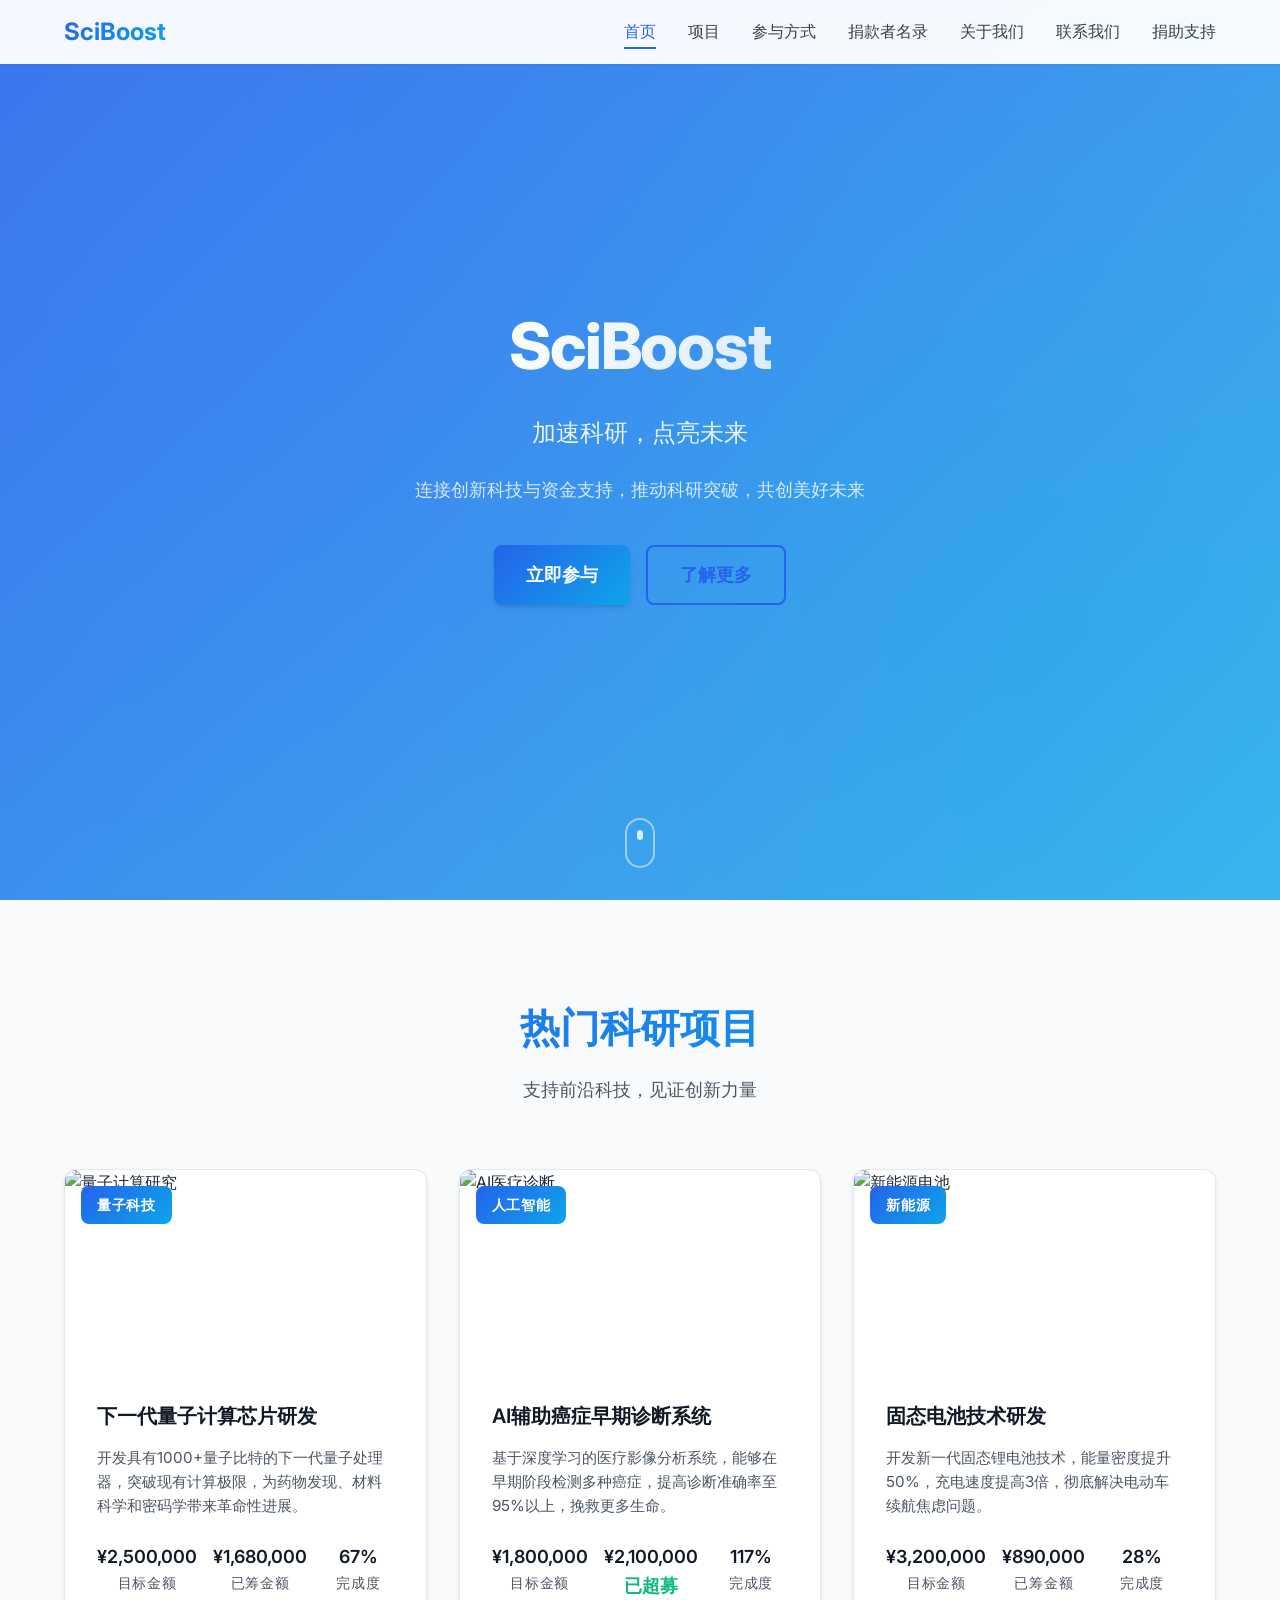
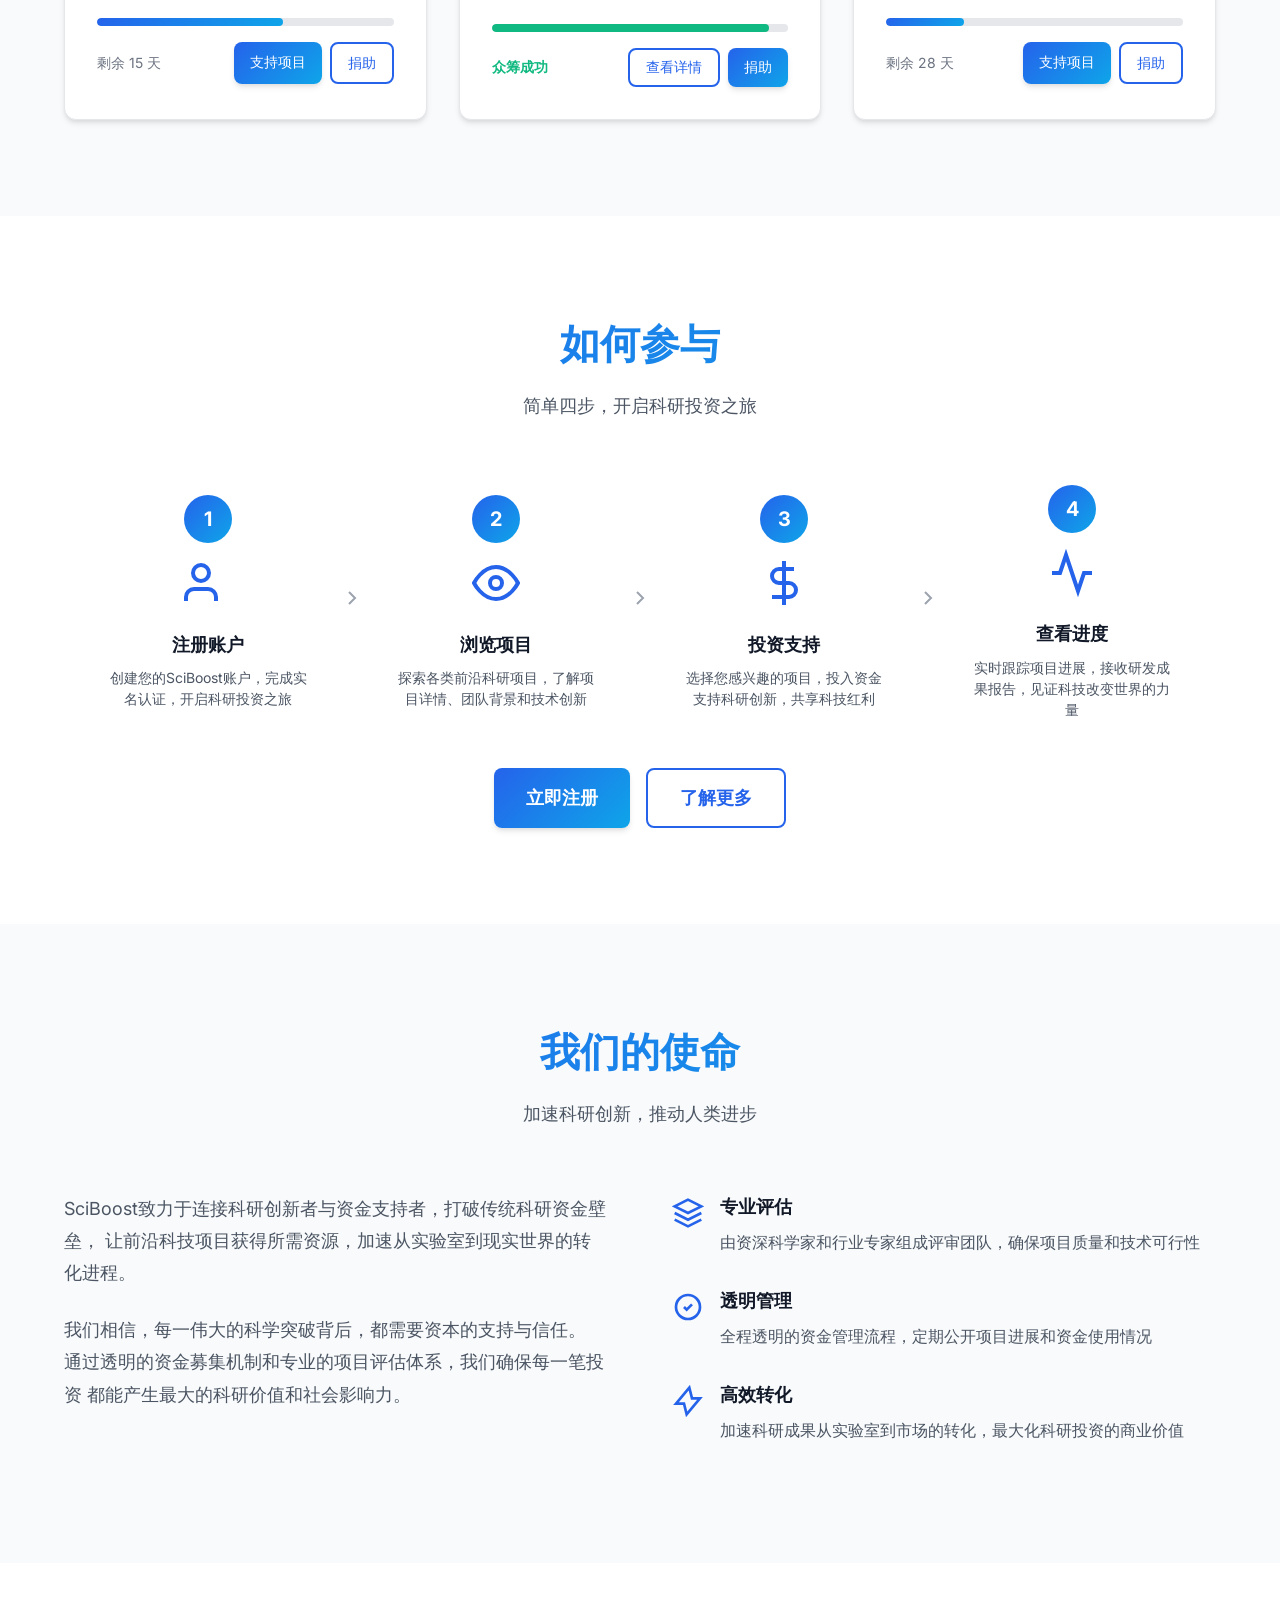
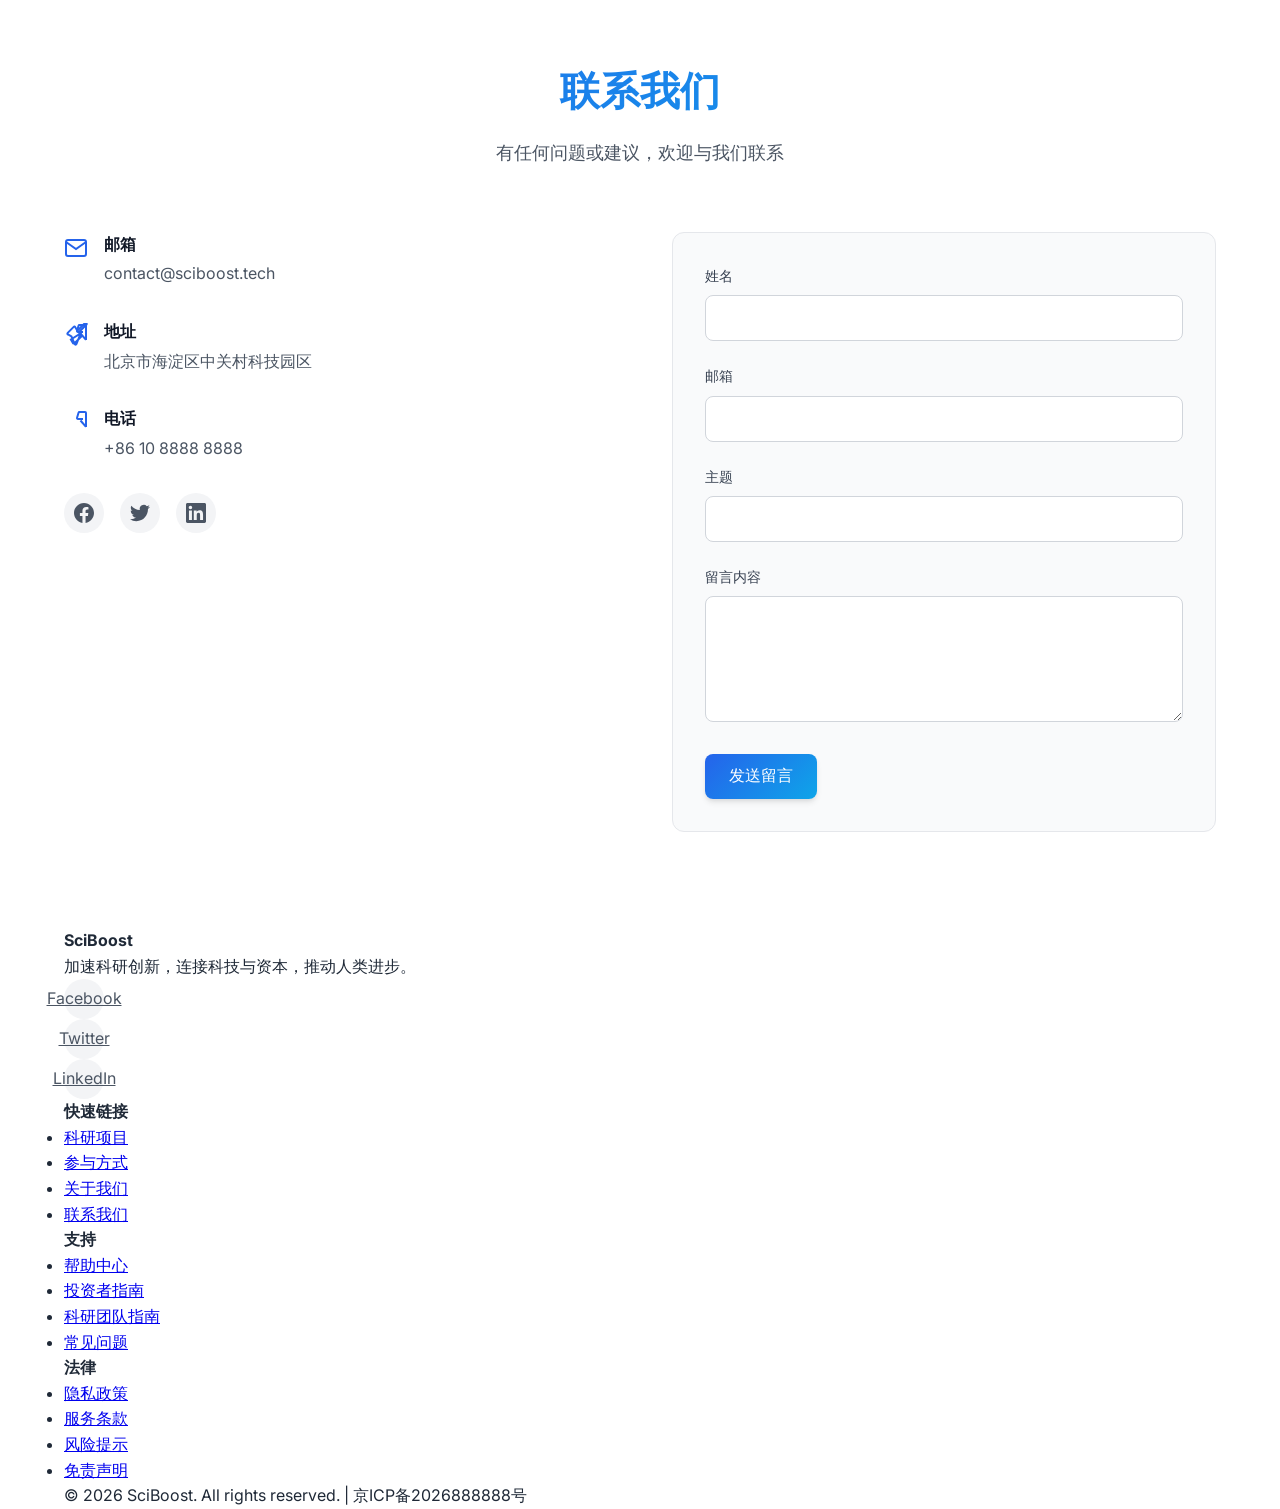
==== commit 9446a7ec: "更新捐款方式和感谢页面" ====
--- a/index.html
+++ b/index.html
@@ -20,8 +20,10 @@
                 <li><a href="#home">首页</a></li>
                 <li><a href="#projects">项目</a></li>
                 <li><a href="#how-to-participate">参与方式</a></li>
+                <li><a href="donors.html">捐款者名录</a></li>
                 <li><a href="#about">关于我们</a></li>
                 <li><a href="#contact">联系我们</a></li>
+                <li><a href="donation.html">捐助支持</a></li>
             </ul>
             <div class="mobile-menu-toggle">
                 <span></span>
@@ -98,7 +100,10 @@
                         </div>
                         <div class="project-footer">
                             <span class="days-left">剩余 15 天</span>
-                            <button class="btn btn-primary btn-small">支持项目</button>
+                            <div class="project-buttons">
+                                <button class="btn btn-primary btn-small">支持项目</button>
+                                <a href="donation.html" class="btn btn-secondary btn-small">捐助</a>
+                            </div>
                         </div>
                     </div>
                 </div>
@@ -133,7 +138,10 @@
                         </div>
                         <div class="project-footer">
                             <span class="project-status">众筹成功</span>
-                            <button class="btn btn-secondary btn-small">查看详情</button>
+                            <div class="project-buttons">
+                                <button class="btn btn-secondary btn-small">查看详情</button>
+                                <a href="donation.html" class="btn btn-primary btn-small">捐助</a>
+                            </div>
                         </div>
                     </div>
                 </div>
@@ -168,7 +176,10 @@
                         </div>
                         <div class="project-footer">
                             <span class="days-left">剩余 28 天</span>
-                            <button class="btn btn-primary btn-small">支持项目</button>
+                            <div class="project-buttons">
+                                <button class="btn btn-primary btn-small">支持项目</button>
+                                <a href="donation.html" class="btn btn-secondary btn-small">捐助</a>
+                            </div>
                         </div>
                     </div>
                 </div>
--- a/styles.css
+++ b/styles.css
@@ -558,6 +558,11 @@
     align-items: center;
 }
 
+.project-buttons {
+    display: flex;
+    gap: 0.5rem;
+}
+
 .days-left {
     font-size: 0.875rem;
     color: var(--gray-500);
@@ -786,80 +791,1206 @@
     box-shadow: 0 0 0 3px rgba(37, 99, 235, 0.1);
 }
 
-/* 页脚 */
-.footer {
-    background: var(--gray-900);
-    color: var(--gray-300);
-    padding: 4rem 0 2rem;
-}
-
-.footer-content {
+/* ==================== 支付页面样式 ==================== */
+
+/* 支付页面头部 */
+.donation-hero {
+    padding: 8rem 0 4rem;
+    background: var(--gradient-blue);
+    color: var(--white);
+    text-align: center;
+    margin-top: 4rem;
+}
+
+.donation-hero-content {
+    max-width: 800px;
+    margin: 0 auto;
+    padding: 0 1.5rem;
+}
+
+.donation-title {
+    font-size: 3rem;
+    font-weight: 800;
+    margin-bottom: 1.5rem;
+    background: linear-gradient(135deg, var(--white) 0%, var(--primary-blue-100) 100%);
+    -webkit-background-clip: text;
+    -webkit-text-fill-color: transparent;
+    background-clip: text;
+}
+
+.donation-subtitle {
+    font-size: 1.25rem;
+    opacity: 0.9;
+    max-width: 600px;
+    margin: 0 auto;
+}
+
+/* 支付页面主体 */
+.donation-main {
+    padding: 4rem 0;
+    background: var(--gray-50);
+}
+
+.donation-content {
     display: grid;
-    grid-template-columns: 2fr 1fr 1fr 1fr;
+    grid-template-columns: 1fr 1fr;
+    gap: 4rem;
+    align-items: start;
+}
+
+.donation-info h2,
+.bank-accounts h2 {
+    font-size: 2rem;
+    font-weight: 700;
+    color: var(--gray-900);
+    margin-bottom: 1.5rem;
+    background: var(--gradient-blue);
+    -webkit-background-clip: text;
+    -webkit-text-fill-color: transparent;
+    background-clip: text;
+}
+
+/* 支付说明 */
+.donation-benefits {
+    display: flex;
+    flex-direction: column;
+    gap: 1.5rem;
+    margin-bottom: 3rem;
+}
+
+.benefit-item {
+    display: flex;
+    align-items: flex-start;
+    gap: 1rem;
+    padding: 1.5rem;
+    background: var(--white);
+    border-radius: var(--radius-xl);
+    box-shadow: var(--shadow-md);
+    border: 1px solid var(--gray-200);
+    transition: all var(--transition-normal);
+}
+
+.benefit-item:hover {
+    transform: translateY(-4px);
+    box-shadow: var(--shadow-lg);
+}
+
+.benefit-icon {
+    font-size: 2rem;
+    flex-shrink: 0;
+}
+
+.benefit-content h3 {
+    font-size: 1.125rem;
+    font-weight: 600;
+    color: var(--gray-900);
+    margin-bottom: 0.5rem;
+}
+
+.benefit-content p {
+    color: var(--gray-600);
+    line-height: 1.6;
+}
+
+/* 统计数据 */
+.donation-stats {
+    display: grid;
+    grid-template-columns: repeat(3, 1fr);
+    gap: 1rem;
+}
+
+.stat-card {
+    background: var(--white);
+    padding: 2rem 1.5rem;
+    border-radius: var(--radius-xl);
+    text-align: center;
+    box-shadow: var(--shadow-md);
+    border: 1px solid var(--gray-200);
+    transition: all var(--transition-normal);
+}
+
+.stat-card:hover {
+    transform: translateY(-4px);
+    box-shadow: var(--shadow-lg);
+}
+
+.stat-number {
+    font-size: 1.5rem;
+    font-weight: 700;
+    color: var(--primary-blue);
+    margin-bottom: 0.5rem;
+}
+
+.stat-label {
+    font-size: 0.875rem;
+    color: var(--gray-600);
+    text-transform: uppercase;
+    letter-spacing: 0.05em;
+}
+
+/* 银行账户选择 */
+.bank-accounts {
+    background: var(--white);
+    padding: 2.5rem;
+    border-radius: var(--radius-xl);
+    box-shadow: var(--shadow-md);
+    border: 1px solid var(--gray-200);
+}
+
+.bank-accounts-subtitle {
+    color: var(--gray-600);
+    margin-bottom: 2rem;
+    font-size: 1rem;
+}
+
+.country-flags {
+    display: grid;
+    grid-template-columns: repeat(auto-fit, minmax(140px, 1fr));
+    gap: 1rem;
+    margin-bottom: 2rem;
+}
+
+.country-flag {
+    background: var(--gray-50);
+    border: 2px solid var(--gray-200);
+    border-radius: var(--radius-lg);
+    padding: 1rem;
+    text-align: center;
+    cursor: pointer;
+    transition: all var(--transition-fast);
+    position: relative;
+    overflow: hidden;
+}
+
+.country-flag:hover {
+    border-color: var(--primary-blue);
+    transform: translateY(-4px);
+    box-shadow: var(--shadow-md);
+}
+
+.country-flag::before {
+    content: '';
+    position: absolute;
+    top: 0;
+    left: 0;
+    right: 0;
+    height: 4px;
+    background: var(--gradient-blue);
+    transform: translateY(-100%);
+    transition: transform var(--transition-fast);
+}
+
+.country-flag:hover::before {
+    transform: translateY(0);
+}
+
+.flag-icon {
+    margin-bottom: 0.75rem;
+    display: flex;
+    justify-content: center;
+    align-items: center;
+}
+
+/* 国旗样式 */
+.flag-uk {
+    width: 48px;
+    height: 32px;
+    background: linear-gradient(0deg, #012169 25%, transparent 25%, transparent 75%, #012169 75%),
+                linear-gradient(90deg, #012169 40%, transparent 40%, transparent 60%, #012169 60%),
+                linear-gradient(0deg, transparent 40%, #C8102E 40%, #C8102E 60%, transparent 60%),
+                linear-gradient(90deg, transparent 45%, #C8102E 45%, #C8102E 55%, transparent 55%),
+                linear-gradient(0deg, transparent 36%, #C8102E 36%, #C8102E 44%, transparent 44%),
+                linear-gradient(90deg, transparent 36%, #C8102E 36%, #C8102E 44%, transparent 44%);
+    background-color: #FFFFFF;
+    border-radius: 2px;
+}
+
+.flag-au {
+    width: 48px;
+    height: 32px;
+    background: radial-gradient(circle at 15px 15px, white 5px, transparent 5px),
+                radial-gradient(circle at 23px 19px, white 5px, transparent 5px),
+                radial-gradient(circle at 31px 15px, white 5px, transparent 5px),
+                radial-gradient(circle at 23px 11px, white 5px, transparent 5px),
+                radial-gradient(circle at 15px 23px, white 5px, transparent 5px),
+                radial-gradient(circle at 23px 27px, white 5px, transparent 5px),
+                radial-gradient(circle at 31px 23px, white 5px, transparent 5px);
+    background-color: #012169;
+    border-radius: 2px;
+    position: relative;
+}
+
+.flag-au::before {
+    content: '';
+    position: absolute;
+    top: 0;
+    left: 0;
+    width: 100%;
+    height: 50%;
+    background-color: #E4002B;
+}
+
+.flag-ca {
+    width: 48px;
+    height: 32px;
+    background: linear-gradient(90deg, #FF0000 0%, #FF0000 25%, white 25%, white 75%, #FF0000 75%);
+    border-radius: 2px;
+    position: relative;
+}
+
+.flag-ca::before {
+    content: '🍁';
+    position: absolute;
+    top: 50%;
+    left: 50%;
+    transform: translate(-50%, -50%);
+    font-size: 20px;
+}
+
+.flag-cn {
+    width: 48px;
+    height: 32px;
+    background: #DE2910;
+    border-radius: 2px;
+    position: relative;
+}
+
+.flag-cn::before {
+    content: '⭐';
+    position: absolute;
+    top: 4px;
+    left: 6px;
+    font-size: 12px;
+    color: #FFDE00;
+}
+
+.flag-cn::after {
+    content: '⭐⭐⭐⭐';
+    position: absolute;
+    top: 8px;
+    left: 16px;
+    font-size: 8px;
+    color: #FFDE00;
+    letter-spacing: 2px;
+}
+
+.flag-eu {
+    width: 48px;
+    height: 32px;
+    background: #003399;
+    border-radius: 2px;
+    position: relative;
+}
+
+.flag-eu::before {
+    content: '⭐⭐';
+    position: absolute;
+    top: 6px;
+    left: 6px;
+    font-size: 10px;
+    color: #FFCC00;
+    letter-spacing: 8px;
+}
+
+.flag-eu::after {
+    content: '⭐⭐';
+    position: absolute;
+    top: 16px;
+    left: 12px;
+    font-size: 10px;
+    color: #FFCC00;
+    letter-spacing: 8px;
+}
+
+.flag-hu {
+    width: 48px;
+    height: 32px;
+    background: linear-gradient(0deg, #477050 0%, #477050 33%, white 33%, white 66%, #D40026 66%);
+    border-radius: 2px;
+}
+
+.flag-nz {
+    width: 48px;
+    height: 32px;
+    background: #012169;
+    border-radius: 2px;
+    position: relative;
+}
+
+.flag-nz::before {
+    content: '★';
+    position: absolute;
+    top: 4px;
+    left: 8px;
+    font-size: 12px;
+    color: #C8102E;
+}
+
+.flag-nz::after {
+    content: '★★★★';
+    position: absolute;
+    top: 12px;
+    left: 12px;
+    font-size: 8px;
+    color: #C8102E;
+    letter-spacing: 2px;
+}
+
+.flag-sg {
+    width: 48px;
+    height: 32px;
+    background: linear-gradient(0deg, #ED2939 0%, #ED2939 50%, white 50%);
+    border-radius: 2px;
+    position: relative;
+}
+
+.flag-sg::before {
+    content: '◉';
+    position: absolute;
+    top: 50%;
+    left: 12px;
+    transform: translateY(-50%);
+    font-size: 16px;
+    color: white;
+}
+
+.flag-sg::after {
+    content: '▲';
+    position: absolute;
+    top: 50%;
+    left: 8px;
+    transform: translateY(-50%);
+    font-size: 8px;
+    color: white;
+}
+
+.flag-tr {
+    width: 48px;
+    height: 32px;
+    background: #E30A17;
+    border-radius: 2px;
+    position: relative;
+}
+
+.flag-tr::before {
+    content: '☪';
+    position: absolute;
+    top: 50%;
+    left: 50%;
+    transform: translate(-50%, -50%);
+    font-size: 20px;
+    color: white;
+}
+
+.flag-us {
+    width: 48px;
+    height: 32px;
+    background: linear-gradient(0deg, #B22234 0%, #B22234 7.7%, white 7.7%, white 15.4%, #B22234 15.4%, #B22234 23.1%, white 23.1%, white 30.8%, #B22234 30.8%, #B22234 38.5%, white 38.5%, white 46.2%, #B22234 46.2%, #B22234 53.8%, white 53.8%);
+    border-radius: 2px;
+    position: relative;
+}
+
+.flag-us::before {
+    content: '';
+    position: absolute;
+    top: 0;
+    left: 0;
+    width: 40%;
+    height: 53.8%;
+    background: #3C3B6E;
+}
+
+.flag-us::after {
+    content: '⭐';
+    position: absolute;
+    top: 2px;
+    left: 4px;
+    font-size: 6px;
+    color: white;
+}
+
+.flag-name {
+    font-size: 0.75rem;
+    font-weight: 500;
+    color: var(--gray-700);
+    line-height: 1.3;
+}
+
+/* 提示信息 */
+.donation-note {
+    background: var(--primary-blue-50);
+    border: 1px solid var(--primary-blue-100);
+    border-radius: var(--radius-lg);
+    padding: 1.5rem;
+}
+
+.donation-note p {
+    font-weight: 600;
+    color: var(--primary-blue-dark);
+    margin-bottom: 0.75rem;
+}
+
+.donation-note ul {
+    list-style-position: inside;
+    color: var(--gray-600);
+    font-size: 0.875rem;
+    line-height: 1.6;
+}
+
+.donation-note li {
+    margin-bottom: 0.25rem;
+}
+
+/* ==================== 银行账户弹窗 ==================== */
+
+.bank-modal {
+    position: fixed;
+    top: 0;
+    left: 0;
+    right: 0;
+    bottom: 0;
+    z-index: 2000;
+    display: flex;
+    align-items: center;
+    justify-content: center;
+    opacity: 0;
+    visibility: hidden;
+    transition: all var(--transition-normal);
+}
+
+.bank-modal.active {
+    opacity: 1;
+    visibility: visible;
+}
+
+.bank-modal-overlay {
+    position: absolute;
+    top: 0;
+    left: 0;
+    right: 0;
+    bottom: 0;
+    background: rgba(0, 0, 0, 0.5);
+    backdrop-filter: blur(4px);
+}
+
+.bank-modal-content {
+    position: relative;
+    background: var(--white);
+    border-radius: var(--radius-xl);
+    width: 90%;
+    max-width: 600px;
+    max-height: calc(100vh - 120px);
+    overflow-y: auto;
+    box-shadow: var(--shadow-xl);
+    transform: translateY(20px) scale(0.95);
+    transition: all var(--transition-normal);
+    z-index: 2001;
+}
+
+.bank-modal.active .bank-modal-content {
+    transform: translateY(0) scale(1);
+}
+
+.bank-modal-header {
+    display: flex;
+    align-items: center;
+    justify-content: space-between;
+    padding: 1.5rem 2rem;
+    border-bottom: 1px solid var(--gray-200);
+    background: var(--gray-50);
+    border-radius: var(--radius-xl) var(--radius-xl) 0 0;
+}
+
+.bank-modal-header h3 {
+    font-size: 1.25rem;
+    font-weight: 600;
+    color: var(--gray-900);
+}
+
+.bank-modal-close {
+    background: none;
+    border: none;
+    color: var(--gray-500);
+    cursor: pointer;
+    padding: 0.5rem;
+    border-radius: var(--radius-md);
+    transition: all var(--transition-fast);
+}
+
+.bank-modal-close:hover {
+    background: var(--gray-200);
+    color: var(--gray-900);
+}
+
+.bank-modal-body {
+    padding: 2rem;
+}
+
+.account-item {
+    margin-bottom: 1.5rem;
+    padding-bottom: 1.5rem;
+    border-bottom: 1px solid var(--gray-200);
+}
+
+.account-item:last-child {
+    border-bottom: none;
+    margin-bottom: 0;
+    padding-bottom: 0;
+}
+
+.account-label-wrapper {
+    display: flex;
+    align-items: center;
+    justify-content: space-between;
+    margin-bottom: 0.5rem;
+}
+
+.account-label {
+    font-weight: 600;
+    color: var(--gray-900);
+    font-size: 0.875rem;
+    text-transform: uppercase;
+    letter-spacing: 0.05em;
+}
+
+.copy-btn {
+    background: var(--primary-blue);
+    color: var(--white);
+    border: none;
+    padding: 0.25rem 0.75rem;
+    border-radius: var(--radius-md);
+    font-size: 0.75rem;
+    font-weight: 500;
+    cursor: pointer;
+    transition: all var(--transition-fast);
+}
+
+.copy-btn:hover {
+    background: var(--primary-blue-dark);
+    transform: translateY(-1px);
+}
+
+.account-value {
+    background: var(--gray-100);
+    padding: 0.75rem 1rem;
+    border-radius: var(--radius-md);
+    font-family: 'Courier New', monospace;
+    font-size: 0.875rem;
+    color: var(--gray-900);
+    border: 1px solid var(--gray-200);
+    word-break: break-all;
+}
+
+.account-note {
+    margin-top: 0.5rem;
+    font-size: 0.75rem;
+    color: var(--gray-500);
+    font-style: italic;
+}
+
+.bank-modal-footer {
+    display: flex;
+    align-items: center;
+    justify-content: flex-end;
+    gap: 1rem;
+    padding: 1.5rem 2rem;
+    border-top: 1px solid var(--gray-200);
+    background: var(--gray-50);
+    border-radius: 0 0 var(--radius-xl) var(--radius-xl);
+}
+
+/* ==================== 响应式设计 ==================== */
+
+@media (max-width: 1024px) {
+    .donation-content {
+        grid-template-columns: 1fr;
+        gap: 3rem;
+    }
+    
+    .donation-stats {
+        grid-template-columns: 1fr;
+    }
+    
+    .country-flags {
+        grid-template-columns: repeat(auto-fit, minmax(120px, 1fr));
+    }
+}
+
+@media (max-width: 768px) {
+    .donation-title {
+        font-size: 2.5rem;
+    }
+    
+    .donation-hero {
+        padding: 6rem 0 3rem;
+    }
+    
+    .donation-main {
+        padding: 3rem 0;
+    }
+    
+    .bank-accounts {
+        padding: 1.5rem;
+    }
+    
+    .country-flags {
+        grid-template-columns: repeat(2, 1fr);
+        gap: 0.75rem;
+    }
+    
+    .bank-modal-content {
+        width: 95%;
+        max-height: calc(100vh - 80px);
+    }
+    
+    .bank-modal-body {
+        padding: 1.5rem;
+    }
+    
+    .bank-modal-footer {
+        padding: 1rem 1.5rem;
+    }
+}
+
+@media (max-width: 480px) {
+    .donation-title {
+        font-size: 2rem;
+    }
+    
+    .benefit-item {
+        padding: 1rem;
+    }
+    
+    .country-flag {
+        padding: 0.75rem;
+    }
+    
+    .flag-name {
+        font-size: 0.625rem;
+    }
+    
+    .bank-modal-footer {
+        flex-direction: column;
+        gap: 0.75rem;
+    }
+    
+    .bank-modal-footer .btn {
+        width: 100%;
+    }
+}
+
+/* ==================== 捐款者名录页面样式 ==================== */
+
+/* 捐款者荣誉墙头部 */
+.donors-hero {
+    padding: 8rem 0 4rem;
+    background: var(--gradient-blue);
+    color: var(--white);
+    text-align: center;
+    margin-top: 4rem;
+}
+
+.donors-hero-content {
+    max-width: 900px;
+    margin: 0 auto;
+    padding: 0 1.5rem;
+}
+
+.donors-title {
+    font-size: 3rem;
+    font-weight: 800;
+    margin-bottom: 1.5rem;
+    background: linear-gradient(135deg, var(--white) 0%, var(--primary-blue-100) 100%);
+    -webkit-background-clip: text;
+    -webkit-text-fill-color: transparent;
+    background-clip: text;
+}
+
+.donors-subtitle {
+    font-size: 1.25rem;
+    opacity: 0.9;
+    max-width: 600px;
+    margin: 0 auto 3rem;
+}
+
+.donors-stats {
+    display: flex;
+    justify-content: center;
     gap: 3rem;
-    margin-bottom: 3rem;
-}
-
-.footer-title {
-    font-size: 1.25rem;
+    flex-wrap: wrap;
+}
+
+.donor-stat {
+    text-align: center;
+}
+
+.donor-stat .stat-number {
+    display: block;
+    font-size: 2rem;
     font-weight: 700;
     color: var(--white);
+    margin-bottom: 0.5rem;
+}
+
+.donor-stat .stat-label {
+    display: block;
+    font-size: 0.875rem;
+    opacity: 0.8;
+    text-transform: uppercase;
+    letter-spacing: 0.05em;
+}
+
+/* 捐款者主体区域 */
+.donors-main {
+    padding: 4rem 0;
+    background: var(--gray-50);
+}
+
+.donor-tiers {
+    margin-bottom: 4rem;
+}
+
+.donor-tiers h2 {
+    font-size: 2rem;
+    font-weight: 700;
+    color: var(--gray-900);
+    margin-bottom: 2rem;
+    text-align: center;
+    background: var(--gradient-blue);
+    -webkit-background-clip: text;
+    -webkit-text-fill-color: transparent;
+    background-clip: text;
+}
+
+.tier-cards {
+    display: grid;
+    grid-template-columns: repeat(auto-fit, minmax(200px, 1fr));
+    gap: 1.5rem;
+    margin-bottom: 3rem;
+}
+
+.tier-card {
+    background: var(--white);
+    border-radius: var(--radius-xl);
+    padding: 2rem 1.5rem;
+    text-align: center;
+    box-shadow: var(--shadow-md);
+    border: 1px solid var(--gray-200);
+    transition: all var(--transition-normal);
+    position: relative;
+    overflow: hidden;
+}
+
+.tier-card::before {
+    content: '';
+    position: absolute;
+    top: 0;
+    left: 0;
+    right: 0;
+    height: 4px;
+}
+
+.tier-card.diamond::before {
+    background: linear-gradient(90deg, #b9f2ff, #e5e4e2);
+}
+
+.tier-card.platinum::before {
+    background: linear-gradient(90deg, #e5e4e2, #c0c0c0);
+}
+
+.tier-card.gold::before {
+    background: linear-gradient(90deg, #ffd700, #ffed4e);
+}
+
+.tier-card.silver::before {
+    background: linear-gradient(90deg, #c0c0c0, #e5e4e2);
+}
+
+.tier-card.bronze::before {
+    background: linear-gradient(90deg, #cd7f32, #daa520);
+}
+
+.tier-card.supporter::before {
+    background: var(--gradient-blue);
+}
+
+.tier-card:hover {
+    transform: translateY(-8px);
+    box-shadow: var(--shadow-lg);
+}
+
+.tier-icon {
+    font-size: 3rem;
     margin-bottom: 1rem;
 }
 
-.footer-description {
-    color: var(--gray-400);
-    line-height: 1.6;
-    margin-bottom: 1.5rem;
-}
-
-.footer-subtitle {
+.tier-card h3 {
+    font-size: 1.125rem;
+    font-weight: 600;
+    color: var(--gray-900);
+    margin-bottom: 0.5rem;
+}
+
+.tier-amount {
+    font-size: 0.875rem;
+    color: var(--gray-600);
+    margin-bottom: 0.5rem;
+    font-weight: 500;
+}
+
+.tier-count {
+    font-size: 0.75rem;
+    color: var(--gray-500);
+    text-transform: uppercase;
+    letter-spacing: 0.05em;
+}
+
+/* 筛选和排序 */
+.donors-filters {
+    display: flex;
+    justify-content: space-between;
+    align-items: center;
+    margin-bottom: 3rem;
+    flex-wrap: wrap;
+    gap: 1rem;
+}
+
+.filter-group {
+    display: flex;
+    gap: 0.5rem;
+    flex-wrap: wrap;
+}
+
+.filter-btn {
+    background: var(--white);
+    border: 1px solid var(--gray-300);
+    color: var(--gray-700);
+    padding: 0.5rem 1rem;
+    border-radius: var(--radius-lg);
+    font-size: 0.875rem;
+    font-weight: 500;
+    cursor: pointer;
+    transition: all var(--transition-fast);
+}
+
+.filter-btn:hover {
+    border-color: var(--primary-blue);
+    color: var(--primary-blue);
+}
+
+.filter-btn.active {
+    background: var(--primary-blue);
+    border-color: var(--primary-blue);
+    color: var(--white);
+}
+
+.sort-group select {
+    background: var(--white);
+    border: 1px solid var(--gray-300);
+    color: var(--gray-700);
+    padding: 0.5rem 1rem;
+    border-radius: var(--radius-lg);
+    font-size: 0.875rem;
+    font-family: inherit;
+    cursor: pointer;
+    transition: all var(--transition-fast);
+}
+
+.sort-group select:focus {
+    outline: none;
+    border-color: var(--primary-blue);
+    box-shadow: 0 0 0 3px rgba(37, 99, 235, 0.1);
+}
+
+/* 捐款者荣誉墙 */
+.donors-wall {
+    display: grid;
+    grid-template-columns: repeat(auto-fill, minmax(300px, 1fr));
+    gap: 1.5rem;
+    margin-bottom: 3rem;
+}
+
+.donor-card {
+    background: var(--white);
+    border-radius: var(--radius-xl);
+    padding: 1.5rem;
+    box-shadow: var(--shadow-md);
+    border: 1px solid var(--gray-200);
+    transition: all var(--transition-normal);
+    opacity: 0;
+    transform: translateY(20px);
+    animation: fadeInUp 0.5s ease-out forwards;
+}
+
+.donor-card:hover {
+    transform: translateY(-4px);
+    box-shadow: var(--shadow-lg);
+}
+
+.donor-avatar {
+    display: flex;
+    align-items: center;
+    margin-bottom: 1rem;
+    position: relative;
+}
+
+.avatar-placeholder {
+    width: 48px;
+    height: 48px;
+    background: var(--gradient-blue);
+    color: var(--white);
+    border-radius: 50%;
+    display: flex;
+    align-items: center;
+    justify-content: center;
+    font-weight: 600;
+    font-size: 1.125rem;
+}
+
+.tier-badge {
+    position: absolute;
+    top: -4px;
+    right: -4px;
+    font-size: 1rem;
+}
+
+.donor-info h3 {
+    font-size: 1.125rem;
+    font-weight: 600;
+    color: var(--gray-900);
+    margin-bottom: 0.5rem;
+}
+
+.donor-amount {
     font-size: 1rem;
     font-weight: 600;
+    color: var(--primary-blue);
+    margin-bottom: 0.25rem;
+}
+
+.donor-date {
+    font-size: 0.75rem;
+    color: var(--gray-500);
+    margin-bottom: 0.75rem;
+}
+
+.donor-message {
+    font-size: 0.875rem;
+    color: var(--gray-600);
+    line-height: 1.5;
+    padding-top: 0.75rem;
+    border-top: 1px solid var(--gray-200);
+    font-style: italic;
+}
+
+/* 加载更多 */
+.load-more-container {
+    text-align: center;
+    margin-top: 3rem;
+}
+
+/* CTA 区域 */
+.donors-cta {
+    padding: 4rem 0;
+    background: var(--gradient-blue);
     color: var(--white);
+    text-align: center;
+}
+
+.cta-content h2 {
+    font-size: 2.5rem;
+    font-weight: 800;
     margin-bottom: 1rem;
 }
 
-.footer-links {
-    list-style: none;
-}
-
-.footer-links li {
-    margin-bottom: 0.75rem;
-}
-
-.footer-links a {
-    color: var(--gray-400);
-    text-decoration: none;
-    transition: color var(--transition-fast);
-}
-
-.footer-links a:hover {
-    color: var(--white);
-}
-
-.footer-social {
+.cta-content p {
+    font-size: 1.125rem;
+    opacity: 0.9;
+    max-width: 600px;
+    margin: 0 auto 2rem;
+}
+
+.cta-buttons {
     display: flex;
     gap: 1rem;
-}
-
-.footer-social .social-link {
-    color: var(--gray-400);
-}
-
-.footer-social .social-link:hover {
-    color: var(--primary-blue);
-}
-
-.footer-bottom {
-    border-top: 1px solid var(--gray-700);
-    padding-top: 2rem;
-    text-align: center;
-}
-
-.footer-bottom p {
-    color: var(--gray-500);
-    font-size: 0.875rem;
+    justify-content: center;
+    flex-wrap: wrap;
+}
+
+/* ==================== 响应式设计 ==================== */
+
+@media (max-width: 1024px) {
+    .donors-stats {
+        gap: 2rem;
+    }
+    
+    .tier-cards {
+        grid-template-columns: repeat(auto-fit, minmax(150px, 1fr));
+    }
+    
+    .donors-filters {
+        flex-direction: column;
+        align-items: stretch;
+    }
+    
+    .filter-group {
+        justify-content: center;
+    }
+    
+    .donors-wall {
+        grid-template-columns: repeat(auto-fill, minmax(250px, 1fr));
+    }
+}
+
+@media (max-width: 768px) {
+    .donors-title {
+        font-size: 2.5rem;
+    }
+    
+    .donors-hero {
+        padding: 6rem 0 3rem;
+    }
+    
+    .donors-main {
+        padding: 3rem 0;
+    }
+    
+    .donors-stats {
+        gap: 1.5rem;
+    }
+    
+    .donor-stat .stat-number {
+        font-size: 1.5rem;
+    }
+    
+    .tier-cards {
+        grid-template-columns: repeat(2, 1fr);
+    }
+    
+    .filter-group {
+        justify-content: flex-start;
+    }
+    
+    .donors-wall {
+        grid-template-columns: 1fr;
+    }
+    
+    .cta-content h2 {
+        font-size: 2rem;
+    }
+}
+
+@media (max-width: 480px) {
+    .donors-title {
+        font-size: 2rem;
+    }
+    
+    .tier-cards {
+        grid-template-columns: 1fr;
+    }
+    
+    .filter-btn {
+        padding: 0.4rem 0.8rem;
+        font-size: 0.75rem;
+    }
+    
+    .donor-card {
+        padding: 1rem;
+    }
+    
+    .cta-buttons {
+        flex-direction: column;
+        width: 100%;
+    }
+    
+    .cta-buttons .btn {
+        width: 100%;
+    }
+}
+
+/* ==================== 原有响应式样式 ==================== */
+
+@media (max-width: 1024px) {
+    .about-content,
+    .contact-content {
+        grid-template-columns: 1fr;
+        gap: 2rem;
+    }
+    
+    .footer-content {
+        grid-template-columns: 1fr 1fr;
+    }
+}
+
+@media (max-width: 768px) {
+    .hero-title {
+        font-size: 2.5rem;
+    }
+    
+    .hero-subtitle {
+        font-size: 1.25rem;
+    }
+    
+    .section-title {
+        font-size: 2rem;
+    }
+    
+    .mobile-menu-toggle {
+        display: flex;
+    }
+    
+    .projects-grid {
+        grid-template-columns: 1fr;
+    }
+    
+    .steps-container {
+        flex-direction: column;
+    }
+    
+    .step-arrow {
+        transform: rotate(90deg);
+    }
+    
+    .project-stats {
+        grid-template-columns: 1fr;
+        gap: 0.75rem;
+    }
+    
+    .hero-buttons {
+        flex-direction: column;
+        width: 100%;
+    }
+    
+    .hero-buttons .btn {
+        width: 100%;
+    }
+    
+    .footer-content {
+        grid-template-columns: 1fr;
+        text-align: center;
+    }
+    
+    .footer-section {
+        margin-bottom: 2rem;
+    }
+}
+
+@media (max-width: 480px) {
+    .container {
+        padding: 0 1rem;
+    }
+    
+    .hero-content {
+        padding: 0 1rem;
+    }
+    
+    .project-content {
+        padding: 1.5rem;
+    }
+    
+    .contact-form {
+        padding: 1.5rem;
+    }
 }
 
 /* 动画 */
@@ -923,10 +2054,6 @@
         font-size: 2rem;
     }
     
-    .nav-links {
-        display: none;
-    }
-    
     .mobile-menu-toggle {
         display: flex;
     }
